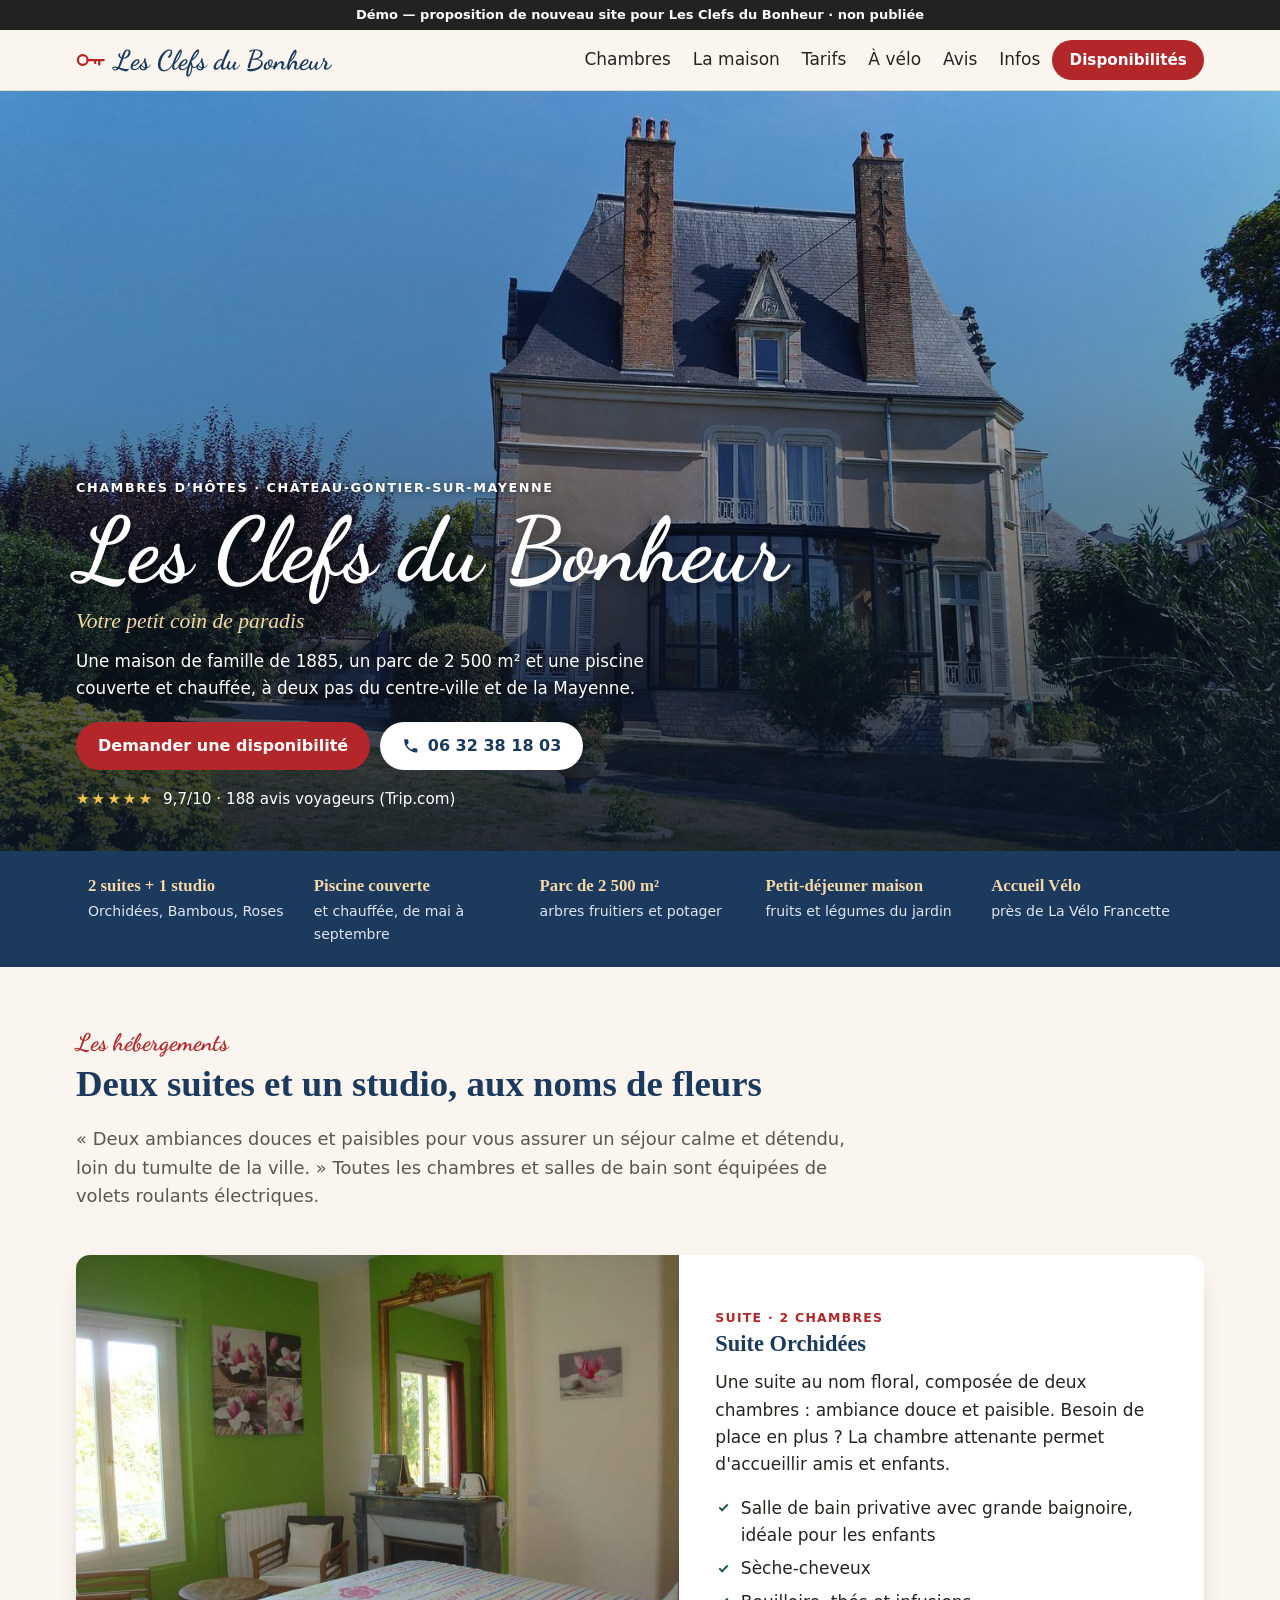
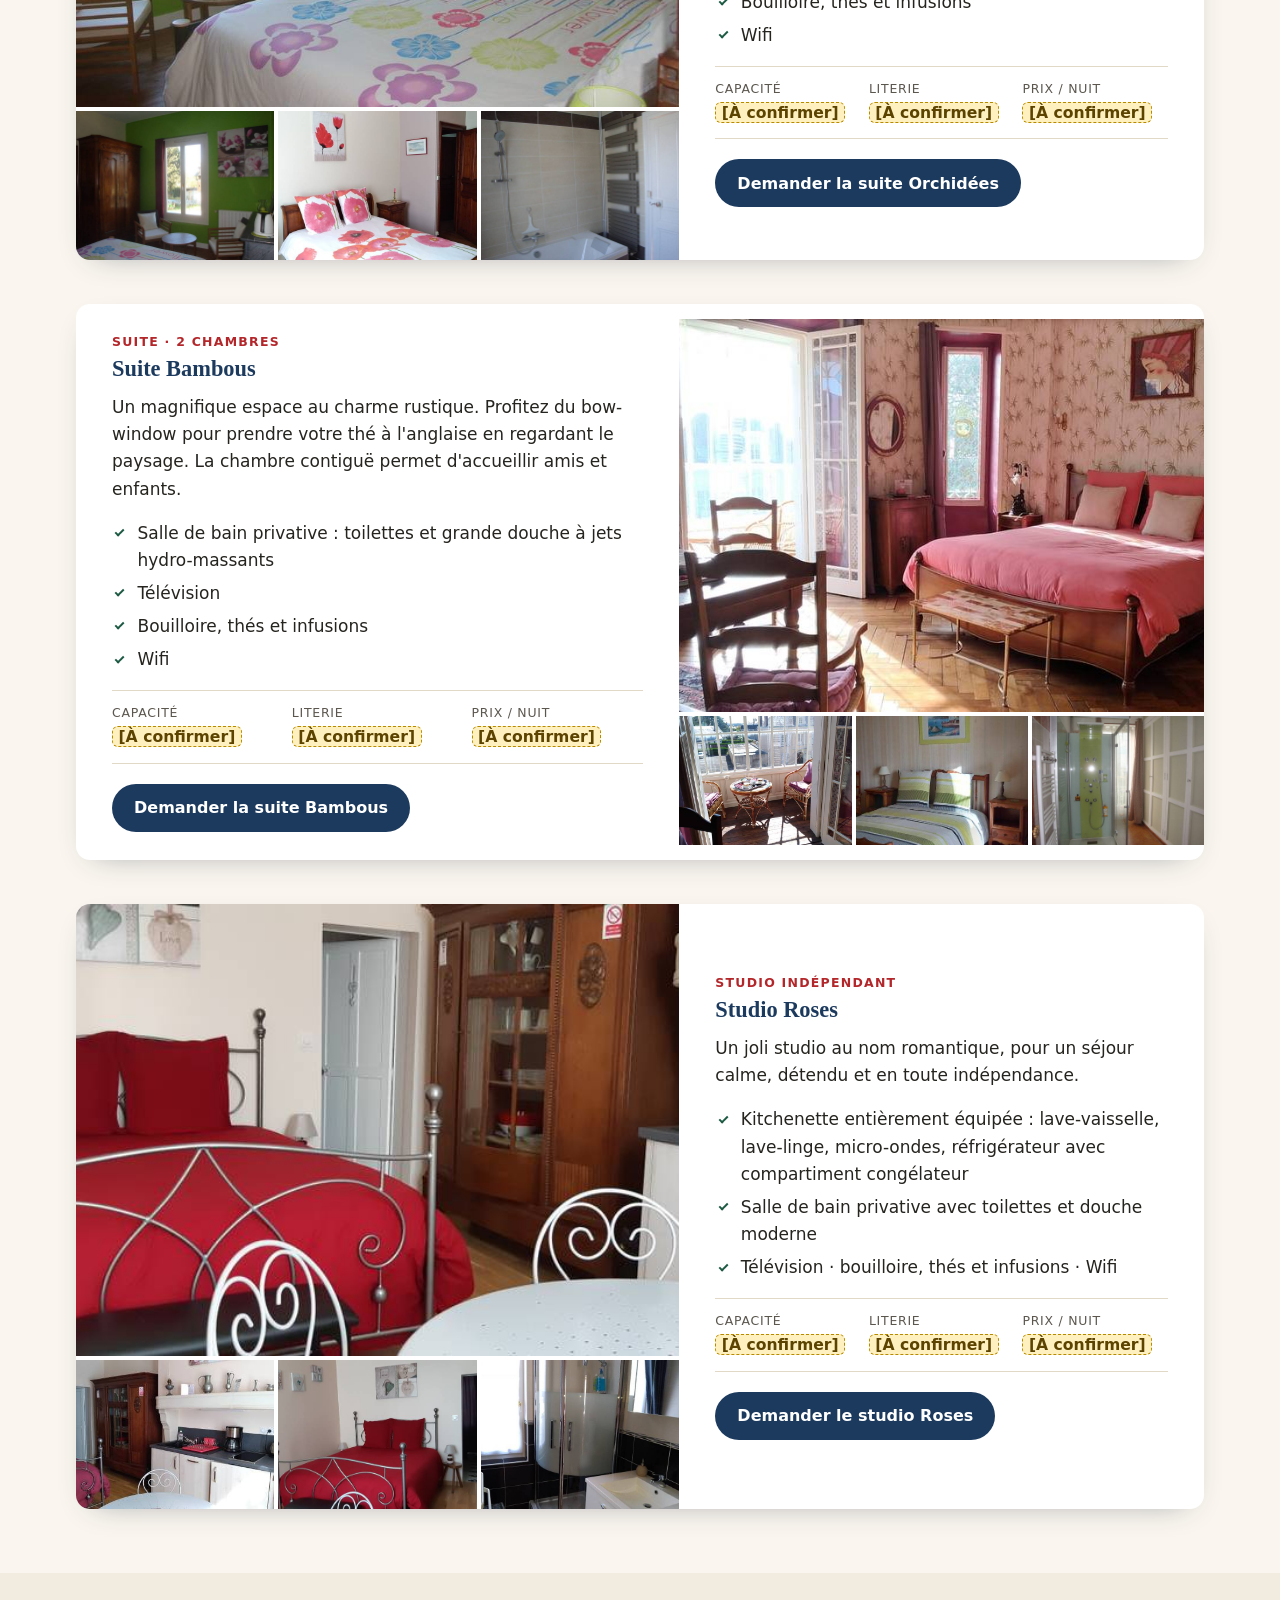
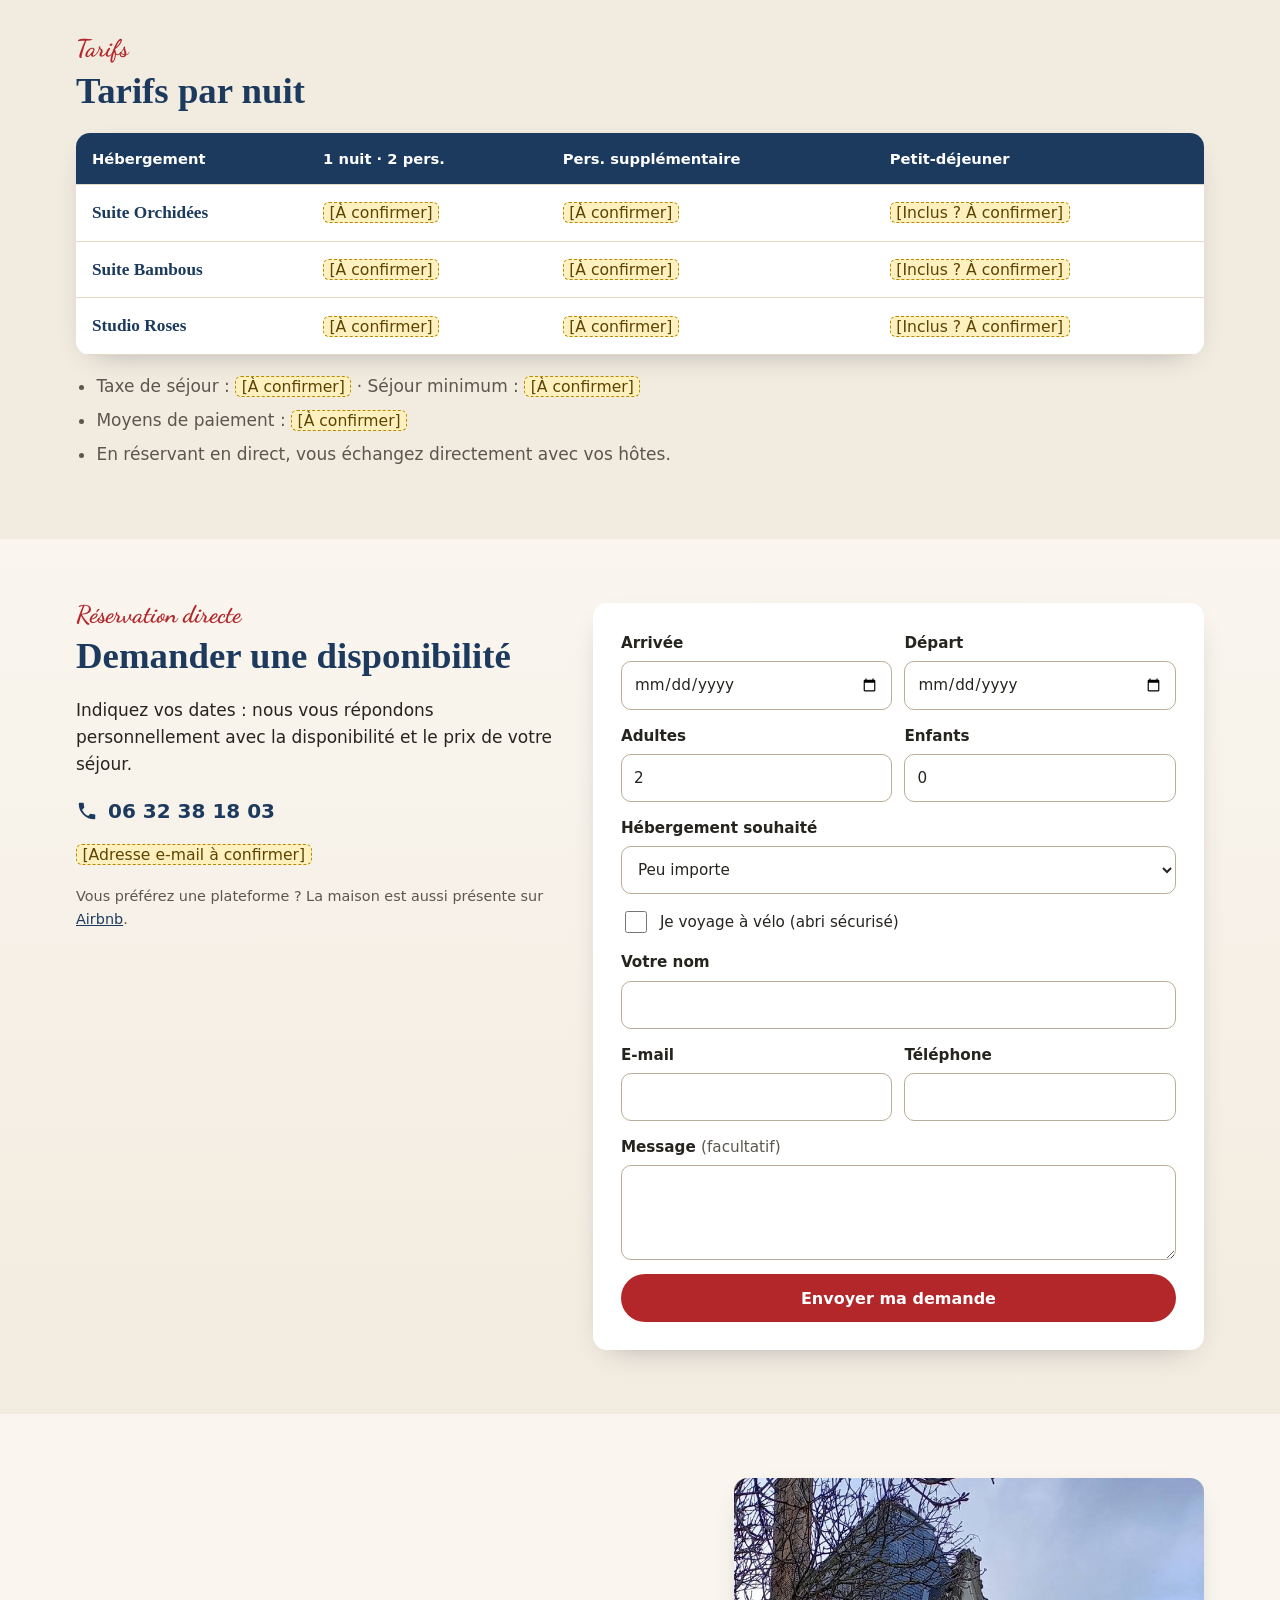
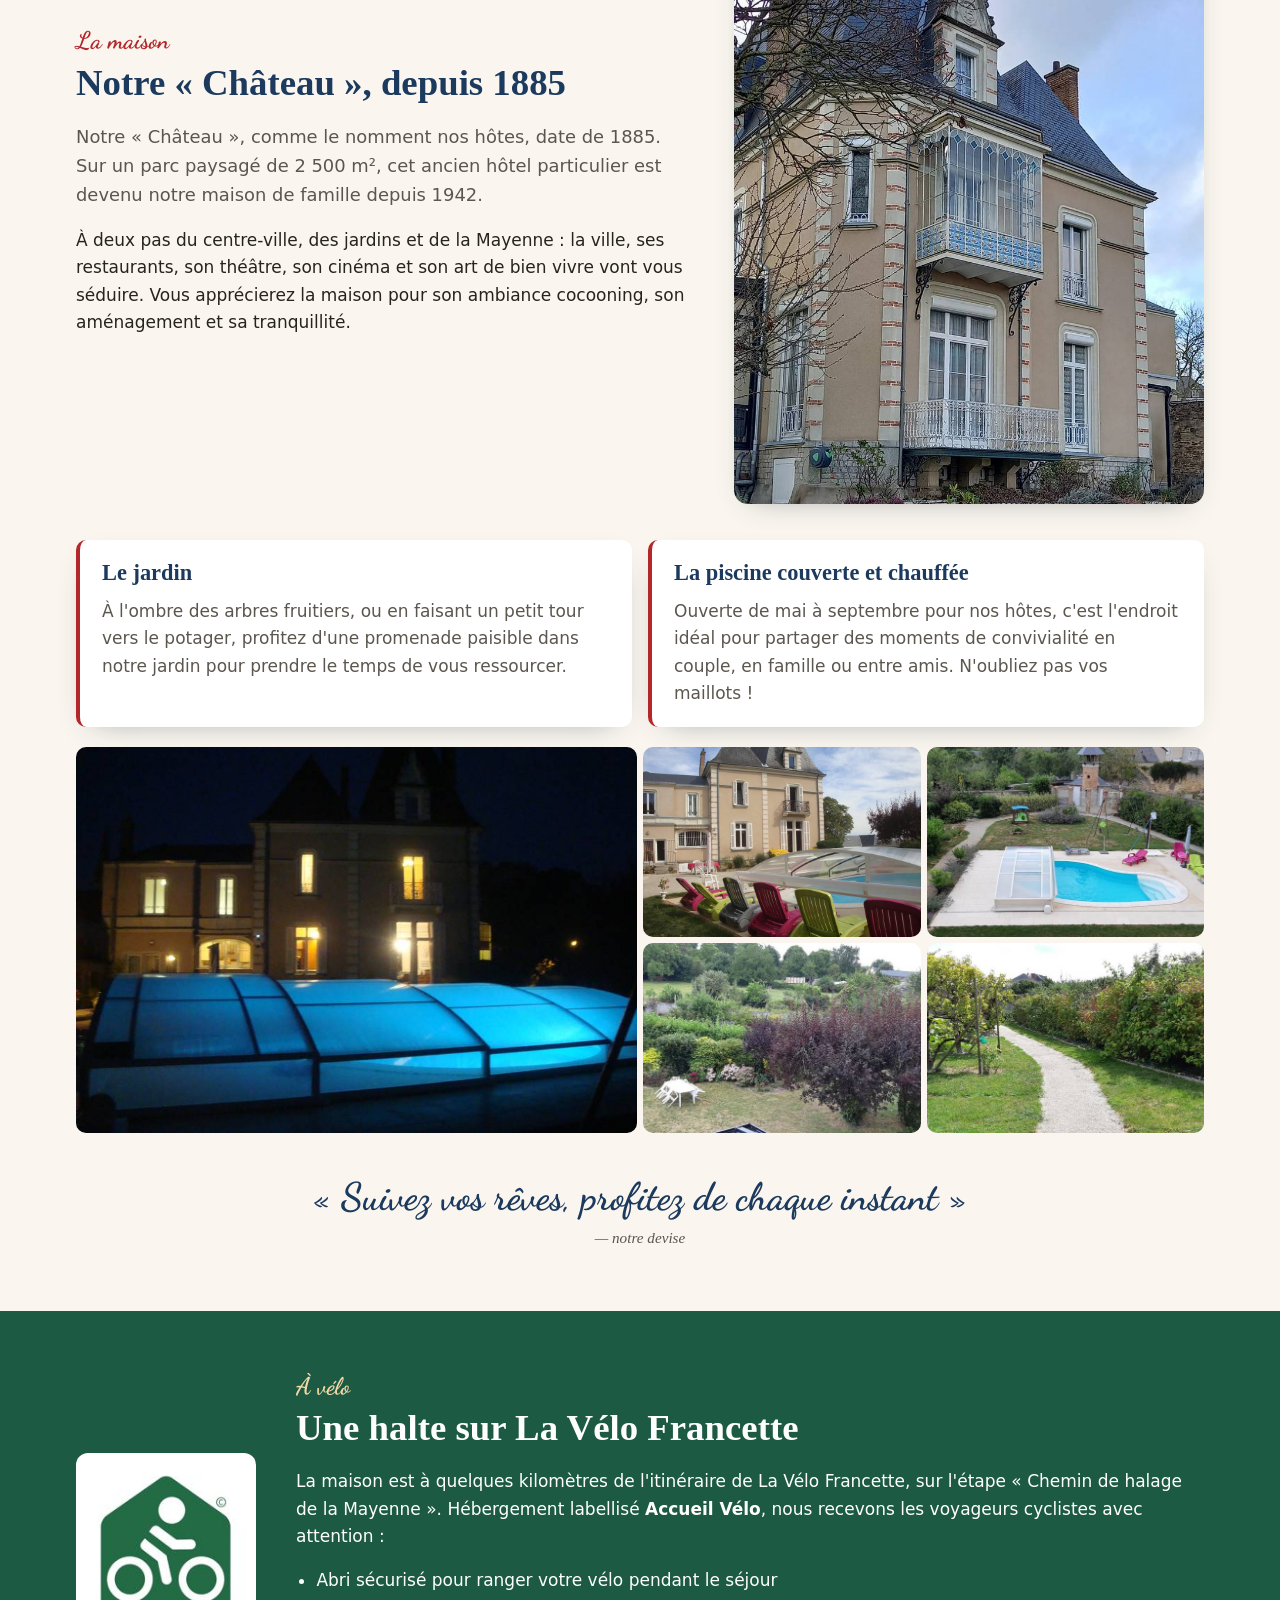
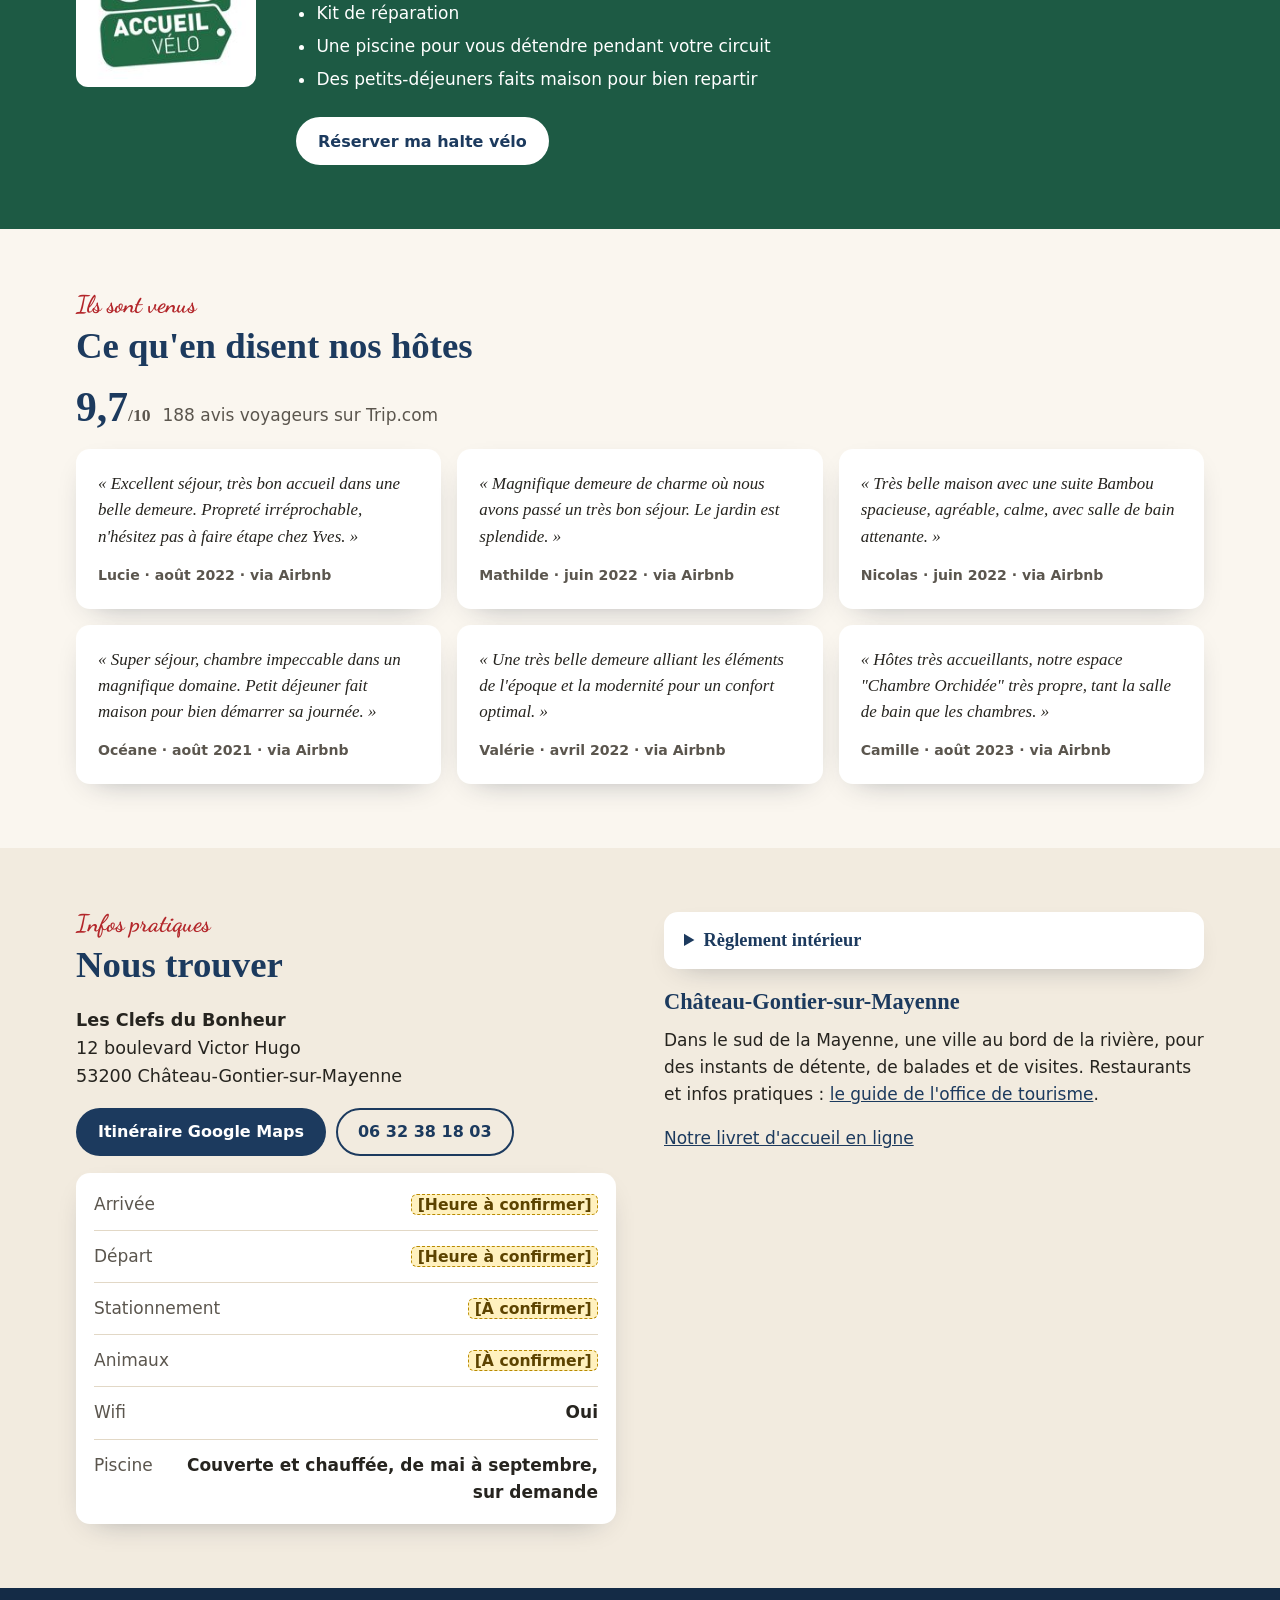
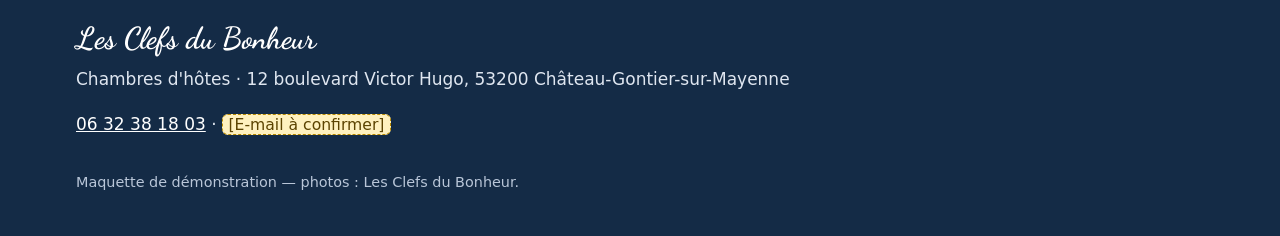
==== clefs-du-bonheur-chateau-gontier/index.html @ 32380733 "Demo sites (unlisted, noindex) Co-Authored-By: Claude Opus 5.5 <noreply@anthropic.com>" ====
<!doctype html>
<html lang="fr">
<head>
  <meta name="robots" content="noindex, nofollow">
<meta charset="utf-8">
<meta name="viewport" content="width=device-width, initial-scale=1">
<title>Les Clefs du Bonheur — Chambres d'hôtes à Château-Gontier-sur-Mayenne · piscine couverte</title>
<meta name="description" content="Chambres d'hôtes dans une maison de 1885 au cœur d'un parc de 2 500 m² à Château-Gontier-sur-Mayenne : 2 suites familiales, 1 studio indépendant, piscine couverte et chauffée, petits-déjeuners faits maison, label Accueil Vélo. Tél. 06 32 38 18 03.">
<meta name="theme-color" content="#1c3a5e">
<link rel="canonical" href="https://www.lesclefs-dubonheur.fr/">
<meta property="og:type" content="website">
<meta property="og:locale" content="fr_FR">
<meta property="og:site_name" content="Les Clefs du Bonheur">
<meta property="og:title" content="Les Clefs du Bonheur — Chambres d'hôtes à Château-Gontier">
<meta property="og:description" content="Votre petit coin de paradis : maison de 1885, parc de 2 500 m², piscine couverte et chauffée, 2 suites et 1 studio.">
<meta property="og:url" content="https://www.lesclefs-dubonheur.fr/">
<meta property="og:image" content="https://www.lesclefs-dubonheur.fr/img/facade.jpg">
<link rel="icon" href="data:image/svg+xml,%3Csvg xmlns='http://www.w3.org/2000/svg' viewBox='0 0 64 64'%3E%3Crect width='64' height='64' rx='14' fill='%231c3a5e'/%3E%3Ccircle cx='24' cy='28' r='10' fill='none' stroke='%23f4d9a6' stroke-width='5'/%3E%3Cpath d='M33 30h20v6M46 30v7' fill='none' stroke='%23f4d9a6' stroke-width='5' stroke-linecap='round'/%3E%3C/svg%3E">
<link rel="preconnect" href="https://fonts.googleapis.com">
<link rel="preconnect" href="https://fonts.gstatic.com" crossorigin>
<link href="https://fonts.googleapis.com/css2?family=Dancing+Script:wght@600;700&display=swap" rel="stylesheet">
<link rel="preload" as="image" href="img/facade-800.jpg" imagesrcset="img/facade-800.jpg 800w, img/facade.jpg 1600w" imagesizes="100vw">
<link rel="stylesheet" href="style.css">
<script type="application/ld+json">
{
 "@context": "https://schema.org",
 "@type": "BedAndBreakfast",
 "name": "Les Clefs du Bonheur",
 "description": "Chambres d'hôtes dans une maison de 1885 au cœur d'un parc paysagé de 2 500 m² : 2 suites (Orchidées, Bambous) et 1 studio (Roses), piscine couverte et chauffée de mai à septembre, petits-déjeuners faits maison, label Accueil Vélo.",
 "url": "https://www.lesclefs-dubonheur.fr/",
 "telephone": "+33632381803",
 "image": "https://www.lesclefs-dubonheur.fr/img/facade.jpg",
 "address": {
  "@type": "PostalAddress",
  "streetAddress": "12 boulevard Victor Hugo",
  "postalCode": "53200",
  "addressLocality": "Château-Gontier-sur-Mayenne",
  "addressRegion": "Mayenne",
  "addressCountry": "FR"
 },
 "geo": { "@type": "GeoCoordinates", "latitude": 47.8266419, "longitude": -0.714838 },
 "hasMap": "https://www.google.fr/maps/place/12+Boulevard+Victor+Hugo,+53200+Ch%C3%A2teau-Gontier/@47.8266419,-0.714838,17z",
 "numberOfRooms": 3,
 "amenityFeature": [
  { "@type": "LocationFeatureSpecification", "name": "Piscine couverte et chauffée (mai à septembre)", "value": true },
  { "@type": "LocationFeatureSpecification", "name": "Wifi", "value": true },
  { "@type": "LocationFeatureSpecification", "name": "Abri vélos sécurisé (Accueil Vélo)", "value": true },
  { "@type": "LocationFeatureSpecification", "name": "Parc paysagé de 2 500 m²", "value": true }
 ],
 "containsPlace": [
  { "@type": "Suite", "name": "Suite Orchidées", "description": "Suite de 2 chambres, salle de bain privative avec grande baignoire." },
  { "@type": "Suite", "name": "Suite Bambous", "description": "Suite de 2 chambres avec bow-window, salle de bain privative avec douche à jets hydro-massants, télévision." },
  { "@type": "Accommodation", "name": "Studio Roses", "description": "Studio indépendant avec kitchenette équipée (lave-vaisselle, lave-linge, micro-ondes, réfrigérateur-congélateur), salle de bain privative." }
 ]
}
</script>
</head>
<body>
<div class="demo-banner" style="background:#222;color:#fff;text-align:center;font:600 13px/1.4 system-ui,sans-serif;padding:6px 12px">Démo — proposition de nouveau site pour Les Clefs du Bonheur · non publiée</div>
<a class="skip" href="#contenu">Aller au contenu</a>

<header class="topbar">
  <div class="wrap topbar-in">
    <a class="brand" href="#top" aria-label="Les Clefs du Bonheur — accueil">
      <svg class="brand-key" viewBox="0 0 40 24" aria-hidden="true"><circle cx="9" cy="12" r="6.5"/><path d="M15.5 12H37M31 12v6M25.5 12v4"/></svg>
      <span>Les Clefs du Bonheur</span>
    </a>
    <nav class="nav" aria-label="Navigation principale">
      <a href="#hebergements">Chambres</a>
      <a href="#maison">La maison</a>
      <a href="#tarifs">Tarifs</a>
      <a href="#velo">À vélo</a>
      <a href="#avis">Avis</a>
      <a href="#infos">Infos</a>
    </nav>
    <a class="btn btn-small btn-red" href="#disponibilites">Disponibilités</a>
  </div>
</header>

<main id="contenu">

<section class="hero" id="top" aria-labelledby="titre">
  <img class="hero-img" src="img/facade-800.jpg" srcset="img/facade-800.jpg 800w, img/facade.jpg 1600w" sizes="100vw" width="1600" height="899" alt="La maison des Clefs du Bonheur : façade de 1885 en pierre claire, toit d'ardoise et véranda, au milieu du jardin">
  <div class="hero-shade"></div>
  <div class="wrap hero-in">
    <p class="kicker">Chambres d'hôtes · Château-Gontier-sur-Mayenne</p>
    <h1 id="titre">Les Clefs du Bonheur</h1>
    <p class="hook">Votre petit coin de paradis</p>
    <p class="hero-sub">Une maison de famille de 1885, un parc de 2&nbsp;500&nbsp;m² et une piscine couverte et chauffée, à deux pas du centre-ville et de la Mayenne.</p>
    <div class="hero-cta">
      <a class="btn btn-red" href="#disponibilites">Demander une disponibilité</a>
      <a class="btn btn-light" href="tel:+33632381803"><svg class="i" viewBox="0 0 24 24" aria-hidden="true"><path d="M6.6 10.8a15.1 15.1 0 0 0 6.6 6.6l2.2-2.2a1 1 0 0 1 1-.25 11.4 11.4 0 0 0 3.6.57 1 1 0 0 1 1 1V20a1 1 0 0 1-1 1A17 17 0 0 1 3 4a1 1 0 0 1 1-1h3.5a1 1 0 0 1 1 1c0 1.25.2 2.45.57 3.57a1 1 0 0 1-.25 1z"/></svg>06&nbsp;32&nbsp;38&nbsp;18&nbsp;03</a>
    </div>
    <p class="hero-rating"><span class="stars" aria-hidden="true">★★★★★</span> 9,7/10 · 188 avis voyageurs (Trip.com)</p>
  </div>
</section>

<section class="facts" aria-label="En bref">
  <ul class="wrap facts-list">
    <li><strong>2 suites + 1 studio</strong><span>Orchidées, Bambous, Roses</span></li>
    <li><strong>Piscine couverte</strong><span>et chauffée, de mai à septembre</span></li>
    <li><strong>Parc de 2&nbsp;500&nbsp;m²</strong><span>arbres fruitiers et potager</span></li>
    <li><strong>Petit-déjeuner maison</strong><span>fruits et légumes du jardin</span></li>
    <li><strong>Accueil Vélo</strong><span>près de La Vélo Francette</span></li>
  </ul>
</section>

<section class="section" id="hebergements" aria-labelledby="h-heb">
  <div class="wrap">
    <p class="eyebrow">Les hébergements</p>
    <h2 id="h-heb">Deux suites et un studio, aux noms de fleurs</h2>
    <p class="lead">« Deux ambiances douces et paisibles pour vous assurer un séjour calme et détendu, loin du tumulte de la ville. » Toutes les chambres et salles de bain sont équipées de volets roulants électriques.</p>

    <article class="room" id="orchidees" aria-labelledby="h-orch">
      <div class="room-media" data-gallery="orchidees">
        <a class="room-main" href="img/orchidees-1.jpg" data-lb><img src="img/orchidees-1-800.jpg" srcset="img/orchidees-1-800.jpg 800w, img/orchidees-1.jpg 1568w" sizes="(min-width: 900px) 560px, 100vw" width="800" height="600" loading="lazy" alt="Suite Orchidées : chambre aux murs verts, lit double au linge fleuri, cheminée et miroir doré"></a>
        <div class="thumbs">
          <a href="img/orchidees-2.jpg" data-lb><img src="img/orchidees-2-800.jpg" width="800" height="600" loading="lazy" alt="Suite Orchidées : coin salon avec fauteuils devant la fenêtre"></a>
          <a href="img/orchidees-chambre2.jpg" data-lb><img src="img/orchidees-chambre2-800.jpg" width="800" height="450" loading="lazy" alt="Suite Orchidées : chambre attenante au linge de lit à coquelicots"></a>
          <a href="img/orchidees-bain.jpg" data-lb><img src="img/orchidees-bain-800.jpg" width="800" height="600" loading="lazy" alt="Suite Orchidées : salle de bain privative avec grande baignoire"></a>
        </div>
      </div>
      <div class="room-body">
        <p class="room-type">Suite · 2 chambres</p>
        <h3 id="h-orch">Suite Orchidées</h3>
        <p>Une suite au nom floral, composée de deux chambres&nbsp;: ambiance douce et paisible. Besoin de place en plus&nbsp;? La chambre attenante permet d'accueillir amis et enfants.</p>
        <ul class="equip">
          <li>Salle de bain privative avec grande baignoire, idéale pour les enfants</li>
          <li>Sèche-cheveux</li>
          <li>Bouilloire, thés et infusions</li>
          <li>Wifi</li>
        </ul>
        <dl class="specs">
          <div><dt>Capacité</dt><dd><span class="ph">[À confirmer]</span></dd></div>
          <div><dt>Literie</dt><dd><span class="ph">[À confirmer]</span></dd></div>
          <div><dt>Prix / nuit</dt><dd><span class="ph">[À confirmer]</span></dd></div>
        </dl>
        <a class="btn btn-navy" href="#disponibilites" data-pick="Suite Orchidées">Demander la suite Orchidées</a>
      </div>
    </article>

    <article class="room room-flip" id="bambous" aria-labelledby="h-bamb">
      <div class="room-media" data-gallery="bambous">
        <a class="room-main" href="img/bambous-1.jpg" data-lb><img src="img/bambous-1-800.jpg" srcset="img/bambous-1-800.jpg 800w, img/bambous-1.jpg 1600w" sizes="(min-width: 900px) 560px, 100vw" width="800" height="450" loading="lazy" alt="Suite Bambous : grande chambre lumineuse, lit double rose, table et chaises, portes-fenêtres"></a>
        <div class="thumbs">
          <a href="img/bambous-bow.jpg" data-lb><img src="img/bambous-bow-800.jpg" width="800" height="450" loading="lazy" alt="Suite Bambous : le bow-window avec fauteuils en rotin et service à thé"></a>
          <a href="img/bambous-chambre2.jpg" data-lb><img src="img/bambous-chambre2.jpg" width="400" height="400" loading="lazy" alt="Suite Bambous : chambre contiguë avec lit double"></a>
          <a href="img/bambous-douche.jpg" data-lb><img src="img/bambous-douche-800.jpg" width="800" height="600" loading="lazy" alt="Suite Bambous : grande douche à jets hydro-massants"></a>
        </div>
      </div>
      <div class="room-body">
        <p class="room-type">Suite · 2 chambres</p>
        <h3 id="h-bamb">Suite Bambous</h3>
        <p>Un magnifique espace au charme rustique. Profitez du bow-window pour prendre votre thé à l'anglaise en regardant le paysage. La chambre contiguë permet d'accueillir amis et enfants.</p>
        <ul class="equip">
          <li>Salle de bain privative&nbsp;: toilettes et grande douche à jets hydro-massants</li>
          <li>Télévision</li>
          <li>Bouilloire, thés et infusions</li>
          <li>Wifi</li>
        </ul>
        <dl class="specs">
          <div><dt>Capacité</dt><dd><span class="ph">[À confirmer]</span></dd></div>
          <div><dt>Literie</dt><dd><span class="ph">[À confirmer]</span></dd></div>
          <div><dt>Prix / nuit</dt><dd><span class="ph">[À confirmer]</span></dd></div>
        </dl>
        <a class="btn btn-navy" href="#disponibilites" data-pick="Suite Bambous">Demander la suite Bambous</a>
      </div>
    </article>

    <article class="room" id="roses" aria-labelledby="h-roses">
      <div class="room-media" data-gallery="roses">
        <a class="room-main" href="img/roses-1.jpg" data-lb><img src="img/roses-1-800.jpg" srcset="img/roses-1-800.jpg 800w, img/roses-1.jpg 1075w" sizes="(min-width: 900px) 560px, 100vw" width="800" height="389" loading="lazy" alt="Studio Roses : lit double en fer forgé blanc au linge rouge"></a>
        <div class="thumbs">
          <a href="img/roses-cuisine.jpg" data-lb><img src="img/roses-cuisine.jpg" width="450" height="253" loading="lazy" alt="Studio Roses : kitchenette équipée"></a>
          <a href="img/roses-2.jpg" data-lb><img src="img/roses-2-800.jpg" width="800" height="389" loading="lazy" alt="Studio Roses : vue d'ensemble de la pièce"></a>
          <a href="img/roses-bain.jpg" data-lb><img src="img/roses-bain-800.jpg" width="800" height="450" loading="lazy" alt="Studio Roses : salle de bain privative avec douche moderne"></a>
        </div>
      </div>
      <div class="room-body">
        <p class="room-type">Studio indépendant</p>
        <h3 id="h-roses">Studio Roses</h3>
        <p>Un joli studio au nom romantique, pour un séjour calme, détendu et en toute indépendance.</p>
        <ul class="equip">
          <li>Kitchenette entièrement équipée&nbsp;: lave-vaisselle, lave-linge, micro-ondes, réfrigérateur avec compartiment congélateur</li>
          <li>Salle de bain privative avec toilettes et douche moderne</li>
          <li>Télévision · bouilloire, thés et infusions · Wifi</li>
        </ul>
        <dl class="specs">
          <div><dt>Capacité</dt><dd><span class="ph">[À confirmer]</span></dd></div>
          <div><dt>Literie</dt><dd><span class="ph">[À confirmer]</span></dd></div>
          <div><dt>Prix / nuit</dt><dd><span class="ph">[À confirmer]</span></dd></div>
        </dl>
        <a class="btn btn-navy" href="#disponibilites" data-pick="Studio Roses">Demander le studio Roses</a>
      </div>
    </article>
  </div>
</section>

<section class="section section-tint" id="tarifs" aria-labelledby="h-tarifs">
  <div class="wrap">
    <p class="eyebrow">Tarifs</p>
    <h2 id="h-tarifs">Tarifs par nuit</h2>
    <div class="table-wrap">
      <table class="rates">
        <caption class="sr-only">Tarifs par nuit selon l'hébergement</caption>
        <thead>
          <tr><th scope="col">Hébergement</th><th scope="col">1 nuit · 2 pers.</th><th scope="col">Pers. supplémentaire</th><th scope="col">Petit-déjeuner</th></tr>
        </thead>
        <tbody>
          <tr><th scope="row">Suite Orchidées</th><td data-label="1 nuit · 2 pers."><span class="ph">[À confirmer]</span></td><td data-label="Pers. supp."><span class="ph">[À confirmer]</span></td><td data-label="Petit-déj."><span class="ph">[Inclus ? À confirmer]</span></td></tr>
          <tr><th scope="row">Suite Bambous</th><td data-label="1 nuit · 2 pers."><span class="ph">[À confirmer]</span></td><td data-label="Pers. supp."><span class="ph">[À confirmer]</span></td><td data-label="Petit-déj."><span class="ph">[Inclus ? À confirmer]</span></td></tr>
          <tr><th scope="row">Studio Roses</th><td data-label="1 nuit · 2 pers."><span class="ph">[À confirmer]</span></td><td data-label="Pers. supp."><span class="ph">[À confirmer]</span></td><td data-label="Petit-déj."><span class="ph">[Inclus ? À confirmer]</span></td></tr>
        </tbody>
      </table>
    </div>
    <ul class="notes">
      <li>Taxe de séjour&nbsp;: <span class="ph">[À confirmer]</span> · Séjour minimum&nbsp;: <span class="ph">[À confirmer]</span></li>
      <li>Moyens de paiement&nbsp;: <span class="ph">[À confirmer]</span></li>
      <li>En réservant en direct, vous échangez directement avec vos hôtes.</li>
    </ul>
  </div>
</section>

<section class="section book" id="disponibilites" aria-labelledby="h-dispo">
  <div class="wrap book-in">
    <div class="book-intro">
      <p class="eyebrow">Réservation directe</p>
      <h2 id="h-dispo">Demander une disponibilité</h2>
      <p>Indiquez vos dates&nbsp;: nous vous répondons personnellement avec la disponibilité et le prix de votre séjour.</p>
      <ul class="contact-quick">
        <li><a href="tel:+33632381803"><svg class="i" viewBox="0 0 24 24" aria-hidden="true"><path d="M6.6 10.8a15.1 15.1 0 0 0 6.6 6.6l2.2-2.2a1 1 0 0 1 1-.25 11.4 11.4 0 0 0 3.6.57 1 1 0 0 1 1 1V20a1 1 0 0 1-1 1A17 17 0 0 1 3 4a1 1 0 0 1 1-1h3.5a1 1 0 0 1 1 1c0 1.25.2 2.45.57 3.57a1 1 0 0 1-.25 1z"/></svg>06 32 38 18 03</a></li>
        <li><span class="ph">[Adresse e-mail à confirmer]</span></li>
      </ul>
      <p class="small">Vous préférez une plateforme&nbsp;? La maison est aussi présente sur <a href="https://www.airbnb.fr/rooms/9046694" rel="noopener" target="_blank">Airbnb</a>.</p>
    </div>

    <form class="form" id="form-dispo" novalidate>
      <div class="row2">
        <label>Arrivée<input type="date" name="arrivee" required></label>
        <label>Départ<input type="date" name="depart" required></label>
      </div>
      <div class="row2">
        <label>Adultes<input type="number" name="adultes" min="1" max="12" value="2" inputmode="numeric"></label>
        <label>Enfants<input type="number" name="enfants" min="0" max="12" value="0" inputmode="numeric"></label>
      </div>
      <label>Hébergement souhaité
        <select name="hebergement">
          <option>Peu importe</option>
          <option>Suite Orchidées</option>
          <option>Suite Bambous</option>
          <option>Studio Roses</option>
        </select>
      </label>
      <label class="check"><input type="checkbox" name="velo"> Je voyage à vélo (abri sécurisé)</label>
      <label>Votre nom<input type="text" name="nom" autocomplete="name" required></label>
      <div class="row2">
        <label>E-mail<input type="email" name="email" autocomplete="email" required></label>
        <label>Téléphone<input type="tel" name="tel" autocomplete="tel"></label>
      </div>
      <label><span>Message <span class="opt">(facultatif)</span></span><textarea name="message" rows="3"></textarea></label>
      <button class="btn btn-red btn-block" type="submit">Envoyer ma demande</button>
      <p class="form-err" data-form-err hidden role="alert"></p>
      <div class="form-ok" data-form-ok hidden role="status" tabindex="-1">
        <p><strong>Merci&nbsp;! (version de démonstration)</strong> Ce formulaire n'est pas encore relié à une boîte e-mail&nbsp;: votre demande n'a pas été envoyée.</p>
        <p>Pour réserver dès maintenant&nbsp;:</p>
        <p class="ok-actions">
          <a class="btn btn-red" href="tel:+33632381803">Appeler le 06 32 38 18 03</a>
          <a class="btn btn-navy" data-sms href="sms:+33632381803">Envoyer par SMS</a>
          <a class="btn btn-ghost" data-mailto href="#">Par e-mail</a>
        </p>
      </div>
    </form>
  </div>
</section>

<section class="section" id="maison" aria-labelledby="h-maison">
  <div class="wrap">
    <div class="maison-head">
      <div>
        <p class="eyebrow">La maison</p>
        <h2 id="h-maison">Notre «&nbsp;Château&nbsp;», depuis 1885</h2>
        <p class="lead">Notre «&nbsp;Château&nbsp;», comme le nomment nos hôtes, date de 1885. Sur un parc paysagé de 2&nbsp;500&nbsp;m², cet ancien hôtel particulier est devenu notre maison de famille depuis 1942.</p>
        <p>À deux pas du centre-ville, des jardins et de la Mayenne&nbsp;: la ville, ses restaurants, son théâtre, son cinéma et son art de bien vivre vont vous séduire. Vous apprécierez la maison pour son ambiance cocooning, son aménagement et sa tranquillité.</p>
      </div>
      <a class="maison-portrait" href="img/facade-portrait.jpg" data-lb><img src="img/facade-portrait-800.jpg" width="800" height="1263" loading="lazy" alt="La façade côté jardin, avec son balcon en fer forgé et sa véranda vitrée"></a>
    </div>

    <div class="duo">
      <div class="duo-card">
        <h3>Le jardin</h3>
        <p>À l'ombre des arbres fruitiers, ou en faisant un petit tour vers le potager, profitez d'une promenade paisible dans notre jardin pour prendre le temps de vous ressourcer.</p>
      </div>
      <div class="duo-card">
        <h3>La piscine couverte et chauffée</h3>
        <p>Ouverte de mai à septembre pour nos hôtes, c'est l'endroit idéal pour partager des moments de convivialité en couple, en famille ou entre amis. N'oubliez pas vos maillots&nbsp;!</p>
      </div>
    </div>

    <div class="mosaic" data-gallery="maison">
      <a class="m-big" href="img/piscine-nuit.jpg" data-lb><img src="img/piscine-nuit-800.jpg" width="800" height="600" loading="lazy" alt="La piscine couverte illuminée de bleu, le soir, devant la maison éclairée"></a>
      <a href="img/piscine-jour.jpg" data-lb><img src="img/piscine-jour-800.jpg" width="800" height="600" loading="lazy" alt="Transats colorés au bord de la piscine, devant la façade"></a>
      <a href="img/piscine.jpg" data-lb><img src="img/piscine-800.jpg" width="800" height="389" loading="lazy" alt="La piscine en été, vue d'en haut, au milieu du jardin"></a>
      <a href="img/jardin-1.jpg" data-lb><img src="img/jardin-1-800.jpg" width="800" height="389" loading="lazy" alt="Le parc : pelouse, massifs et arbres, vue depuis la maison"></a>
      <a href="img/jardin-2.jpg" data-lb><img src="img/jardin-2-800.jpg" width="800" height="389" loading="lazy" alt="Allée du jardin bordée d'arbres fruitiers"></a>
    </div>
    <blockquote class="motto">« Suivez vos rêves, profitez de chaque instant »<span>— notre devise</span></blockquote>
  </div>
</section>

<section class="section section-green" id="velo" aria-labelledby="h-velo">
  <div class="wrap velo-in">
    <img class="velo-logo" src="img/accueil-velo.jpg" width="180" height="240" loading="lazy" alt="Logo du label Accueil Vélo">
    <div>
      <p class="eyebrow">À vélo</p>
      <h2 id="h-velo">Une halte sur La Vélo Francette</h2>
      <p>La maison est à quelques kilomètres de l'itinéraire de La Vélo Francette, sur l'étape «&nbsp;Chemin de halage de la Mayenne&nbsp;». Hébergement labellisé <strong>Accueil Vélo</strong>, nous recevons les voyageurs cyclistes avec attention&nbsp;:</p>
      <ul class="velo-list">
        <li>Abri sécurisé pour ranger votre vélo pendant le séjour</li>
        <li>Kit de réparation</li>
        <li>Une piscine pour vous détendre pendant votre circuit</li>
        <li>Des petits-déjeuners faits maison pour bien repartir</li>
      </ul>
      <a class="btn btn-light" href="#disponibilites" data-velo>Réserver ma halte vélo</a>
    </div>
  </div>
</section>

<section class="section" id="avis" aria-labelledby="h-avis">
  <div class="wrap">
    <p class="eyebrow">Ils sont venus</p>
    <h2 id="h-avis">Ce qu'en disent nos hôtes</h2>
    <p class="score"><span class="score-big">9,7<small>/10</small></span> <span>188 avis voyageurs sur Trip.com</span></p>
    <div class="reviews">
      <figure class="review"><blockquote>« Excellent séjour, très bon accueil dans une belle demeure. Propreté irréprochable, n'hésitez pas à faire étape chez Yves. »</blockquote><figcaption>Lucie · août 2022 · via Airbnb</figcaption></figure>
      <figure class="review"><blockquote>« Magnifique demeure de charme où nous avons passé un très bon séjour. Le jardin est splendide. »</blockquote><figcaption>Mathilde · juin 2022 · via Airbnb</figcaption></figure>
      <figure class="review"><blockquote>« Très belle maison avec une suite Bambou spacieuse, agréable, calme, avec salle de bain attenante. »</blockquote><figcaption>Nicolas · juin 2022 · via Airbnb</figcaption></figure>
      <figure class="review"><blockquote>« Super séjour, chambre impeccable dans un magnifique domaine. Petit déjeuner fait maison pour bien démarrer sa journée. »</blockquote><figcaption>Océane · août 2021 · via Airbnb</figcaption></figure>
      <figure class="review"><blockquote>« Une très belle demeure alliant les éléments de l'époque et la modernité pour un confort optimal. »</blockquote><figcaption>Valérie · avril 2022 · via Airbnb</figcaption></figure>
      <figure class="review"><blockquote>« Hôtes très accueillants, notre espace "Chambre Orchidée" très propre, tant la salle de bain que les chambres. »</blockquote><figcaption>Camille · août 2023 · via Airbnb</figcaption></figure>
    </div>
  </div>
</section>

<section class="section section-tint" id="infos" aria-labelledby="h-infos">
  <div class="wrap infos">
    <div>
      <p class="eyebrow">Infos pratiques</p>
      <h2 id="h-infos">Nous trouver</h2>
      <address>
        <strong>Les Clefs du Bonheur</strong><br>
        12 boulevard Victor Hugo<br>
        53200 Château-Gontier-sur-Mayenne
      </address>
      <p class="info-actions">
        <a class="btn btn-navy" href="https://www.google.fr/maps/place/12+Boulevard+Victor+Hugo,+53200+Ch%C3%A2teau-Gontier/@47.8266419,-0.714838,17z" target="_blank" rel="noopener">Itinéraire Google Maps</a>
        <a class="btn btn-ghost" href="tel:+33632381803">06 32 38 18 03</a>
      </p>
      <dl class="info-list">
        <div><dt>Arrivée</dt><dd><span class="ph">[Heure à confirmer]</span></dd></div>
        <div><dt>Départ</dt><dd><span class="ph">[Heure à confirmer]</span></dd></div>
        <div><dt>Stationnement</dt><dd><span class="ph">[À confirmer]</span></dd></div>
        <div><dt>Animaux</dt><dd><span class="ph">[À confirmer]</span></dd></div>
        <div><dt>Wifi</dt><dd>Oui</dd></div>
        <div><dt>Piscine</dt><dd>Couverte et chauffée, de mai à septembre, sur demande</dd></div>
      </dl>
    </div>
    <div>
      <details class="rules">
        <summary>Règlement intérieur</summary>
        <p>Lorsque vous réservez un séjour chez nous, vous acceptez ces quelques règles de bon sens et de vie en commun&nbsp;:</p>
        <ul>
          <li><strong>Tarifs et horaires</strong>&nbsp;: merci de nous communiquer vos heures d'arrivée et de départ, et de régler la somme convenue.</li>
          <li><strong>Les lieux et les résidents</strong>&nbsp;: courtoisie, calme, soin du mobilier. Merci de rassembler votre linge de lit et de toilette avant votre départ.</li>
          <li><strong>Le jardin</strong>&nbsp;: les fruits et légumes servent à préparer vos petits-déjeuners, merci de ne pas les cueillir.</li>
          <li><strong>La piscine</strong> (mai à septembre, sur demande)&nbsp;: on ne court pas autour, on ne plonge pas&nbsp;; les enfants restent sous la responsabilité de leurs parents&nbsp;; une douche est à disposition avant la baignade.</li>
          <li><strong>Sécurité</strong>&nbsp;: une trousse de secours est à votre disposition. En cas d'alarme incendie, rendez-vous au point de rassemblement dans le jardin, près du carport.</li>
        </ul>
      </details>
      <div class="town">
        <h3>Château-Gontier-sur-Mayenne</h3>
        <p>Dans le sud de la Mayenne, une ville au bord de la rivière, pour des instants de détente, de balades et de visites. Restaurants et infos pratiques&nbsp;: <a href="https://www.calameo.com/read/0068292770d0cca22005e" target="_blank" rel="noopener">le guide de l'office de tourisme</a>.</p>
        <p><a href="https://notre.guide/LesClefsduBonheur53200/" target="_blank" rel="noopener">Notre livret d'accueil en ligne</a></p>
      </div>
    </div>
  </div>
</section>

</main>

<footer class="footer">
  <div class="wrap footer-in">
    <div>
      <p class="footer-brand">Les Clefs du Bonheur</p>
      <p>Chambres d'hôtes · 12 boulevard Victor Hugo, 53200 Château-Gontier-sur-Mayenne</p>
      <p><a href="tel:+33632381803">06 32 38 18 03</a> · <span class="ph ph-dark">[E-mail à confirmer]</span></p>
    </div>
    <p class="small">Maquette de démonstration — photos : Les Clefs du Bonheur.</p>
  </div>
</footer>

<nav class="actionbar" aria-label="Actions rapides">
  <a href="tel:+33632381803"><svg class="i" viewBox="0 0 24 24" aria-hidden="true"><path d="M6.6 10.8a15.1 15.1 0 0 0 6.6 6.6l2.2-2.2a1 1 0 0 1 1-.25 11.4 11.4 0 0 0 3.6.57 1 1 0 0 1 1 1V20a1 1 0 0 1-1 1A17 17 0 0 1 3 4a1 1 0 0 1 1-1h3.5a1 1 0 0 1 1 1c0 1.25.2 2.45.57 3.57a1 1 0 0 1-.25 1z"/></svg>Appeler</a>
  <a class="ab-main" href="#disponibilites"><svg class="i" viewBox="0 0 24 24" aria-hidden="true"><path d="M7 2v2H5a2 2 0 0 0-2 2v14a2 2 0 0 0 2 2h14a2 2 0 0 0 2-2V6a2 2 0 0 0-2-2h-2V2h-2v2H9V2zm-2 8h14v10H5z"/></svg>Disponibilités</a>
  <a href="https://www.google.fr/maps/place/12+Boulevard+Victor+Hugo,+53200+Ch%C3%A2teau-Gontier/@47.8266419,-0.714838,17z" target="_blank" rel="noopener"><svg class="i" viewBox="0 0 24 24" aria-hidden="true"><path d="M12 2a7 7 0 0 0-7 7c0 5.25 7 13 7 13s7-7.75 7-13a7 7 0 0 0-7-7zm0 9.5A2.5 2.5 0 1 1 12 6.5a2.5 2.5 0 0 1 0 5z"/></svg>Itinéraire</a>
</nav>

<dialog class="lightbox" aria-label="Photo agrandie">
  <img alt="">
  <p class="lb-cap"></p>
  <button class="lb-btn lb-close" type="button" aria-label="Fermer">×</button>
  <button class="lb-btn lb-prev" type="button" aria-label="Photo précédente">‹</button>
  <button class="lb-btn lb-next" type="button" aria-label="Photo suivante">›</button>
</dialog>

<script src="script.js"></script>
</body>
</html>
---- clefs-du-bonheur-chateau-gontier/style.css ----
/* Les Clefs du Bonheur — mobile-first, no build step */
:root{
  --navy:#1c3a5e; --navy-2:#142b46; --red:#b3262a; --red-2:#951d21;
  --cream:#faf6ef; --tint:#f2ebdf; --ink:#26241f; --muted:#5b564e; --line:#e2d8c6;
  --green:#1d5a44; --gold:#f4d9a6;
  --serif:Georgia,"Times New Roman",serif;
  --sans:system-ui,-apple-system,"Segoe UI",Roboto,"Helvetica Neue",Arial,sans-serif;
  --script:"Dancing Script",cursive;
  --r:14px; --shadow:0 10px 30px -18px rgba(20,30,50,.45);
}
*,*::before,*::after{box-sizing:border-box}
html{scroll-behavior:smooth;scroll-padding-top:72px;-webkit-text-size-adjust:100%}
@media (prefers-reduced-motion:reduce){html{scroll-behavior:auto}*{transition:none!important}}
body{margin:0;background:var(--cream);color:var(--ink);font:400 1.0625rem/1.6 var(--sans);padding-bottom:68px}
img{max-width:100%;height:auto;display:block}
a{color:var(--navy)}
h1,h2,h3{font-family:var(--serif);color:var(--navy);line-height:1.2;margin:0 0 .5em}
h2{font-size:clamp(1.6rem,4.5vw,2.3rem)}
h3{font-size:1.4rem}
p{margin:0 0 1em}
:focus-visible{outline:3px solid #e0a43a;outline-offset:2px;border-radius:4px}
.wrap{width:100%;max-width:1160px;margin:0 auto;padding:0 16px}
.sr-only{position:absolute;width:1px;height:1px;overflow:hidden;clip:rect(0 0 0 0);white-space:nowrap}
.skip{position:absolute;left:8px;top:-60px;background:var(--navy);color:#fff;padding:10px 14px;border-radius:8px;z-index:100}
.skip:focus{top:8px}
.small{font-size:.9rem;color:var(--muted)}
.i{width:1.1em;height:1.1em;fill:currentColor;flex:none}

/* placeholders */
.ph{background:#fff1bf;color:#5c4300;border:1px dashed #b88a00;border-radius:6px;padding:0 .35em;font-size:.92em;white-space:nowrap}
.ph-dark{background:#fff1bf;color:#5c4300}

/* buttons */
.btn{display:inline-flex;align-items:center;justify-content:center;gap:.5em;min-height:48px;padding:.7em 1.25em;border-radius:999px;font:600 1rem/1.2 var(--sans);text-decoration:none;border:2px solid transparent;cursor:pointer;transition:background .15s,transform .15s}
.btn:hover{transform:translateY(-1px)}
.btn-red{background:var(--red);color:#fff}.btn-red:hover{background:var(--red-2)}
.btn-navy{background:var(--navy);color:#fff}.btn-navy:hover{background:var(--navy-2)}
.btn-light{background:#fff;color:var(--navy)}
.btn-ghost{background:transparent;color:var(--navy);border-color:var(--navy)}
.btn-small{min-height:40px;padding:.45em 1em;font-size:.95rem}
.btn-block{width:100%}

/* top bar */
.topbar{position:sticky;top:0;z-index:50;background:rgba(250,246,239,.95);backdrop-filter:blur(8px);border-bottom:1px solid var(--line)}
.topbar-in{display:flex;align-items:center;gap:12px;min-height:60px}
.brand{display:flex;align-items:center;gap:8px;text-decoration:none;color:var(--navy);font:700 1.45rem/1 var(--script);margin-right:auto;white-space:nowrap}
.brand-key{width:30px;height:18px;fill:none;stroke:var(--red);stroke-width:3;stroke-linecap:round}
.nav{display:none}
.topbar .btn-small{display:none}
@media (min-width:420px){.topbar .btn-small{display:inline-flex}}
@media (min-width:960px){
  .nav{display:flex;gap:22px}
  .nav a{text-decoration:none;color:var(--ink);font-weight:500;padding:6px 0;border-bottom:2px solid transparent}
  .nav a:hover{border-color:var(--red)}
  .brand{font-size:1.7rem}
}

/* hero */
.hero{position:relative;min-height:min(88vh,760px);display:flex;align-items:flex-end;color:#fff;overflow:hidden;background:var(--navy)}
.hero-img{position:absolute;inset:0;width:100%;height:100%;object-fit:cover;object-position:60% 40%}
.hero-shade{position:absolute;inset:0;background:linear-gradient(180deg,rgba(10,20,35,.15) 0%,rgba(10,20,35,.35) 40%,rgba(10,20,35,.85) 100%)}
.hero-in{position:relative;padding-top:120px;padding-bottom:40px}
.kicker{text-transform:uppercase;letter-spacing:.12em;font-size:.8rem;font-weight:600;margin:0 0 .4em;text-shadow:0 1px 6px rgba(0,0,0,.5)}
.hero h1{font:700 clamp(2.9rem,12vw,5.6rem)/1.05 var(--script);color:#fff;margin:0 0 .1em;text-shadow:0 2px 16px rgba(0,0,0,.45)}
.hook{font:italic 1.35rem/1.3 var(--serif);color:var(--gold);margin:0 0 .6em}
.hero-sub{max-width:36em;font-size:1.05rem;text-shadow:0 1px 8px rgba(0,0,0,.6)}
.hero-cta{display:flex;flex-wrap:wrap;gap:10px;margin:1.2em 0 1em}
.hero-cta .btn{flex:1 1 220px}
@media (min-width:640px){.hero-cta .btn{flex:0 0 auto}}
.hero-rating{font-size:.95rem;margin:0}
.stars{color:#f5c34b;letter-spacing:2px;margin-right:4px}

/* facts */
.facts{background:var(--navy);color:#fff}
.facts-list{list-style:none;margin:0 auto;display:grid;grid-template-columns:1fr 1fr;gap:1px;padding-top:0;padding-bottom:0}
.facts-list li{padding:16px 8px;display:flex;flex-direction:column}
.facts-list strong{font-family:var(--serif);font-size:1.05rem;color:var(--gold)}
.facts-list span{font-size:.88rem;color:#dfe6f0}
.facts-list li:last-child{grid-column:1/-1}
@media (min-width:860px){.facts-list{grid-template-columns:repeat(5,1fr)}.facts-list li:last-child{grid-column:auto}.facts-list li{padding:22px 12px}}

/* sections */
.section{padding:64px 0}
.section-tint{background:var(--tint)}
.eyebrow{font:700 1.5rem/1 var(--script);color:var(--red);margin:0 0 .3em}
.lead{font-size:1.12rem;color:var(--muted);max-width:44em}

/* rooms */
.room{display:grid;gap:20px;margin-top:44px;background:#fff;border-radius:var(--r);box-shadow:var(--shadow);overflow:hidden}
.room-media{display:grid;gap:4px}
.room-main img{width:100%;aspect-ratio:4/3;object-fit:cover}
.thumbs{display:grid;grid-template-columns:repeat(3,1fr);gap:4px}
.thumbs img{width:100%;aspect-ratio:4/3;object-fit:cover}
.room-media a{display:block;overflow:hidden}
.room-media a img{transition:transform .3s}
.room-media a:hover img{transform:scale(1.03)}
.room-body{padding:4px 20px 24px}
.room-type{text-transform:uppercase;letter-spacing:.1em;font-size:.78rem;font-weight:700;color:var(--red);margin:0 0 .3em}
.equip{list-style:none;padding:0;margin:0 0 1em}
.equip li{position:relative;padding-left:1.5em;margin-bottom:.35em}
.equip li::before{content:"";position:absolute;left:.2em;top:.55em;width:.55em;height:.3em;border:solid var(--green);border-width:0 0 2px 2px;transform:rotate(-45deg)}
.specs{display:grid;grid-template-columns:repeat(3,minmax(0,1fr));gap:8px;margin:0 0 1.2em;padding:12px 0;border-top:1px solid var(--line);border-bottom:1px solid var(--line)}
.specs dt{font-size:.78rem;text-transform:uppercase;letter-spacing:.06em;color:var(--muted)}
.specs dd{margin:0;font-weight:600}
.specs .ph{white-space:nowrap}
@media (max-width:599px){.specs{grid-template-columns:1fr;gap:6px}.specs div{display:flex;justify-content:space-between;align-items:center;gap:12px}}
@media (min-width:900px){
  .room{grid-template-columns:1.15fr 1fr;align-items:center;gap:0}
  .room-flip .room-media{order:2}
  .room-body{padding:28px 36px}
}

/* rates */
.table-wrap{background:#fff;border-radius:var(--r);box-shadow:var(--shadow);overflow:hidden;margin-top:20px}
.rates{width:100%;border-collapse:collapse}
.rates th,.rates td{padding:14px 16px;text-align:left;border-bottom:1px solid var(--line)}
.rates thead th{background:var(--navy);color:#fff;font-weight:600;font-size:.92rem}
.rates tbody th{font-family:var(--serif);color:var(--navy);font-size:1.08rem}
@media (max-width:699px){
  .rates thead{display:none}
  .rates tr{display:block;padding:12px 16px;border-bottom:1px solid var(--line)}
  .rates tbody th{display:block;padding:0 0 6px;border:0}
  .rates td{display:flex;justify-content:space-between;gap:12px;padding:4px 0;border:0;font-size:.95rem}
  .rates td::before{content:attr(data-label);color:var(--muted)}
}
.notes{padding-left:1.2em;margin:18px 0 0;color:var(--muted)}
.notes li{margin-bottom:.4em}

/* booking */
.book{background:linear-gradient(180deg,var(--cream),var(--tint))}
.book-in{display:grid;gap:28px}
@media (min-width:900px){.book-in{grid-template-columns:1fr 1.25fr;align-items:start}}
.contact-quick{list-style:none;padding:0;margin:0 0 1em;display:grid;gap:10px}
.contact-quick a{display:inline-flex;align-items:center;gap:.5em;font-weight:700;font-size:1.25rem;text-decoration:none}
.form{background:#fff;border-radius:var(--r);box-shadow:var(--shadow);padding:20px;display:grid;gap:14px}
@media (min-width:600px){.form{padding:28px}}
.form label{display:grid;gap:6px;font-weight:600;font-size:.95rem;min-width:0}
.form .opt{font-weight:400;color:var(--muted)}
.form input,.form select,.form textarea{font:inherit;font-weight:400;width:100%;min-width:0;min-height:48px;padding:10px 12px;border:1.5px solid #b9ad99;border-radius:10px;background:#fff;color:var(--ink)}
.form textarea{min-height:90px;resize:vertical}
.form input:focus,.form select:focus,.form textarea:focus{border-color:var(--navy);outline:3px solid rgba(28,58,94,.2);outline-offset:0}
.form .check{display:flex;align-items:center;gap:10px;font-weight:500}
.form .check input{width:22px;height:22px;min-height:0;accent-color:var(--green)}
.row2{display:grid;grid-template-columns:1fr 1fr;gap:12px}
.form-err{color:var(--red-2);font-weight:600;margin:0}
.form-ok{background:#eef6f1;border:1px solid #9cc7b0;border-radius:12px;padding:16px}
.ok-actions{display:flex;flex-wrap:wrap;gap:8px;margin:0}
.ok-actions .btn{flex:1 1 200px}

/* maison */
.maison-head{display:grid;gap:24px;align-items:center}
.maison-portrait img{border-radius:var(--r);aspect-ratio:4/5;object-fit:cover;width:100%;box-shadow:var(--shadow)}
@media (min-width:860px){.maison-head{grid-template-columns:1.3fr 1fr;gap:48px}.maison-portrait img{aspect-ratio:3/4}}
.duo{display:grid;gap:16px;margin:36px 0 20px}
@media (min-width:760px){.duo{grid-template-columns:1fr 1fr}}
.duo-card{background:#fff;border-left:4px solid var(--red);border-radius:10px;padding:20px 22px;box-shadow:var(--shadow)}
.duo-card p{margin:0;color:var(--muted)}
.mosaic{display:grid;grid-template-columns:1fr 1fr;gap:6px}
.mosaic a{display:block;overflow:hidden;border-radius:10px}
.mosaic img{width:100%;height:100%;aspect-ratio:4/3;object-fit:cover;transition:transform .3s}
.mosaic a:hover img{transform:scale(1.03)}
.mosaic .m-big{grid-column:1/-1}
.mosaic .m-big img{aspect-ratio:16/10}
@media (min-width:860px){
  .mosaic{grid-template-columns:repeat(4,1fr);grid-auto-rows:190px}
  .mosaic .m-big{grid-column:span 2;grid-row:span 2}
  .mosaic img,.mosaic .m-big img{aspect-ratio:auto}
}
.motto{margin:40px auto 0;text-align:center;font:700 clamp(1.6rem,5vw,2.4rem)/1.25 var(--script);color:var(--navy);max-width:22em}
.motto span{display:block;font:italic .95rem var(--serif);color:var(--muted);margin-top:.5em}

/* vélo */
.section-green{background:var(--green);color:#fff}
.section-green h2{color:#fff}
.section-green .eyebrow{color:var(--gold)}
.velo-in{display:grid;gap:24px;align-items:center}
.velo-logo{width:110px;border-radius:12px;background:#fff;padding:8px}
@media (min-width:760px){.velo-in{grid-template-columns:180px 1fr;gap:40px}.velo-logo{width:180px}}
.velo-list{padding-left:1.2em;margin:0 0 1.4em}
.velo-list li{margin-bottom:.35em}

/* reviews */
.score{display:flex;align-items:baseline;gap:12px;flex-wrap:wrap;color:var(--muted)}
.score-big{font:700 2.6rem/1 var(--serif);color:var(--navy)}
.score-big small{font-size:1.1rem;color:var(--muted)}
.reviews{display:grid;gap:16px;margin-top:20px}
@media (min-width:700px){.reviews{grid-template-columns:1fr 1fr}}
@media (min-width:1020px){.reviews{grid-template-columns:repeat(3,1fr)}}
.review{margin:0;background:#fff;border-radius:var(--r);padding:22px;box-shadow:var(--shadow);display:flex;flex-direction:column;justify-content:space-between}
.review blockquote{margin:0 0 14px;font:italic 1.06rem/1.55 var(--serif)}
.review figcaption{font-size:.88rem;color:var(--muted);font-weight:600}

/* infos */
.infos{display:grid;gap:32px}
@media (min-width:900px){.infos{grid-template-columns:1fr 1fr;gap:48px}}
address{font-style:normal;font-size:1.1rem;margin-bottom:1em}
.info-actions{display:flex;flex-wrap:wrap;gap:10px}
.info-list{margin:12px 0 0;display:grid;gap:0;background:#fff;border-radius:var(--r);padding:6px 18px;box-shadow:var(--shadow)}
.info-list div{display:flex;justify-content:space-between;gap:16px;padding:12px 0;border-bottom:1px solid var(--line)}
.info-list div:last-child{border:0}
.info-list dt{color:var(--muted)}
.info-list dd{margin:0;font-weight:600;text-align:right}
.rules{background:#fff;border-radius:var(--r);box-shadow:var(--shadow);padding:4px 20px;margin-bottom:20px}
.rules summary{cursor:pointer;font:700 1.15rem var(--serif);color:var(--navy);padding:14px 0;min-height:48px}
.rules ul{padding-left:1.1em}
.rules li{margin-bottom:.5em}
.town h3{margin-top:8px}

/* footer */
.footer{background:var(--navy-2);color:#dfe6f0;padding:36px 0 28px}
.footer a{color:#fff}
.footer-brand{font:700 1.9rem/1 var(--script);color:#fff;margin-bottom:.4em}
.footer .small{color:#b9c6d8}
.footer-in{display:grid;gap:16px}

/* mobile action bar */
.actionbar{position:fixed;left:0;right:0;bottom:0;z-index:60;display:grid;grid-template-columns:1fr 1.3fr 1fr;background:#fff;border-top:1px solid var(--line);box-shadow:0 -6px 18px -10px rgba(0,0,0,.3);padding-bottom:env(safe-area-inset-bottom)}
.actionbar a{display:flex;flex-direction:column;align-items:center;justify-content:center;gap:2px;min-height:60px;font-size:.82rem;font-weight:600;text-decoration:none;color:var(--navy)}
.actionbar .i{width:22px;height:22px}
.actionbar .ab-main{background:var(--red);color:#fff}
@media (min-width:960px){.actionbar{display:none}body{padding-bottom:0}}

/* lightbox */
.lightbox{border:0;padding:0;background:transparent;max-width:100vw;max-height:100vh;width:100vw;height:100vh;margin:0}
.lightbox::backdrop{background:rgba(8,14,24,.92)}
.lightbox[open]{display:flex;flex-direction:column;align-items:center;justify-content:center}
.lightbox img{max-width:94vw;max-height:80vh;border-radius:8px;object-fit:contain}
.lb-cap{color:#fff;text-align:center;margin:12px 16px 0;max-width:60ch;font-size:.95rem}
.lb-btn{position:fixed;background:rgba(255,255,255,.14);color:#fff;border:0;width:52px;height:52px;border-radius:50%;font-size:2rem;line-height:1;cursor:pointer}
.lb-btn:hover{background:rgba(255,255,255,.28)}
.lb-close{top:14px;right:14px}
.lb-prev{left:10px;top:50%;transform:translateY(-50%)}
.lb-next{right:10px;top:50%;transform:translateY(-50%)}
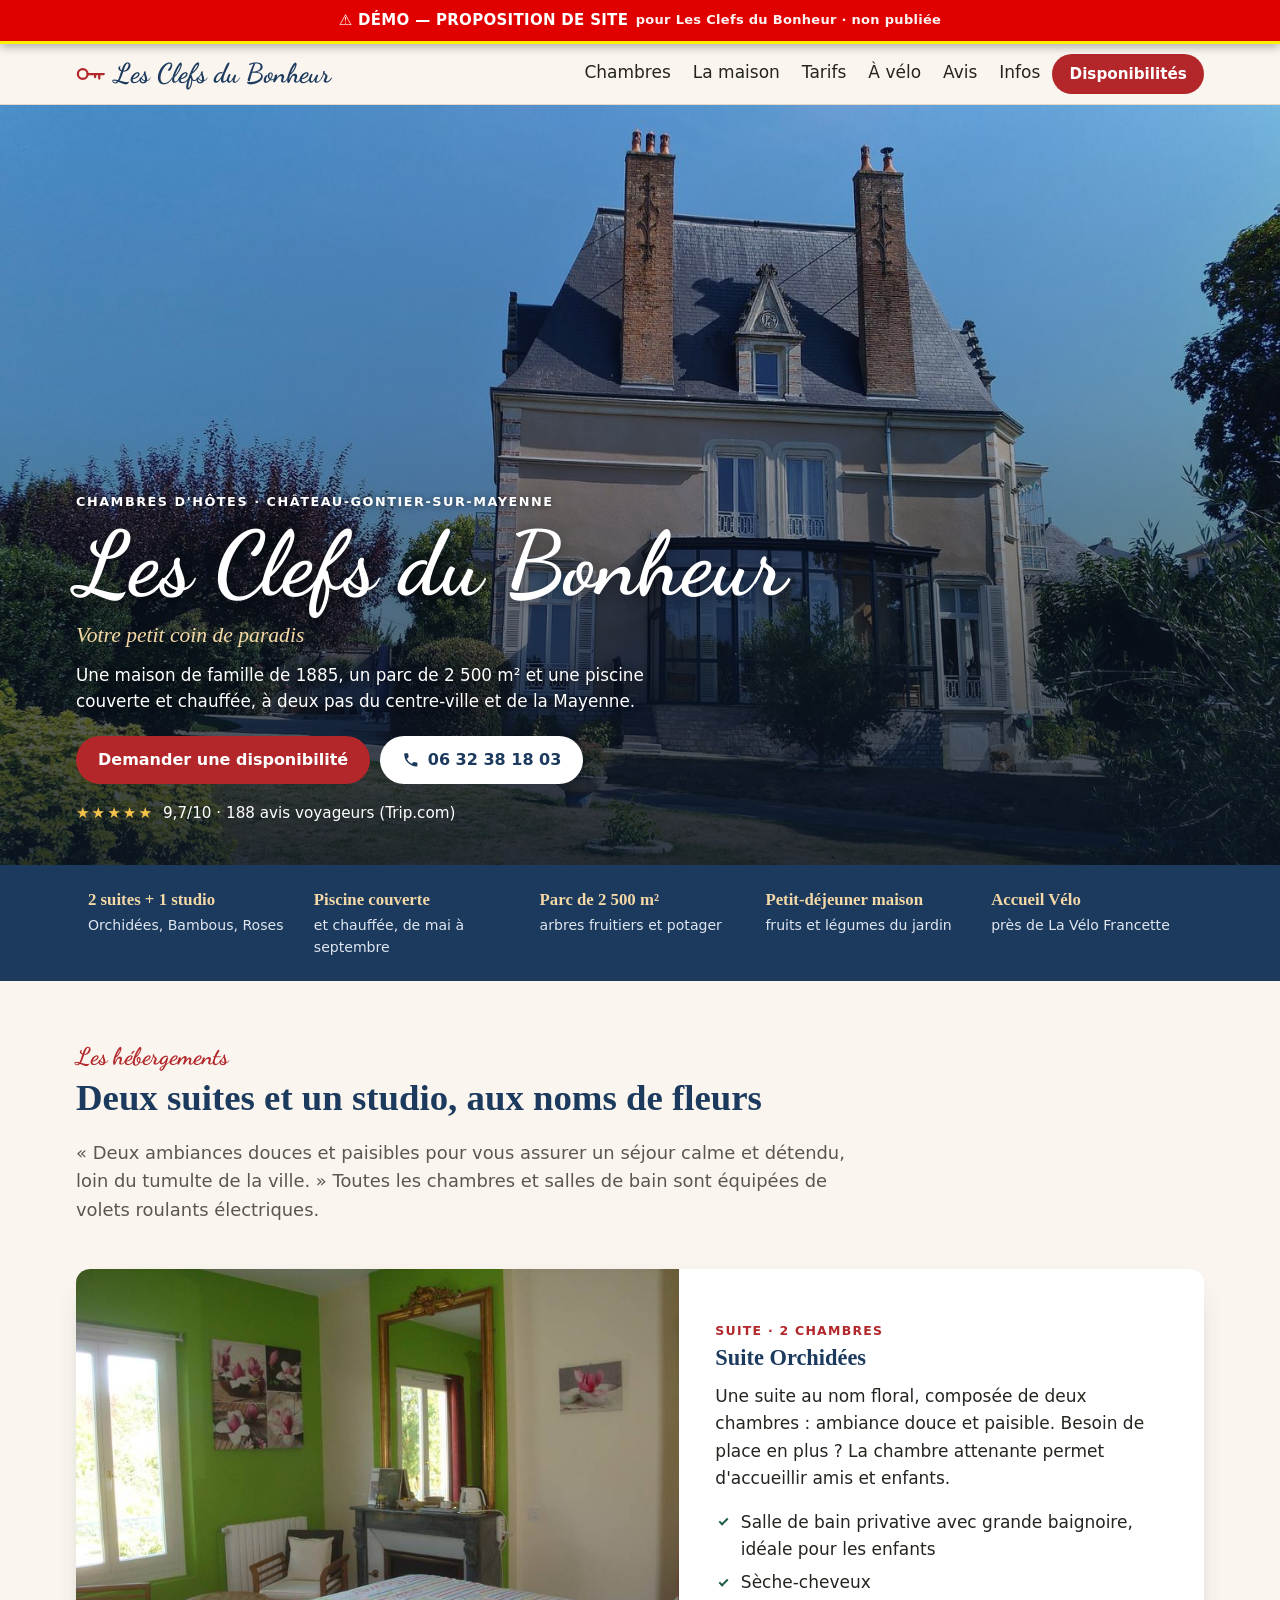
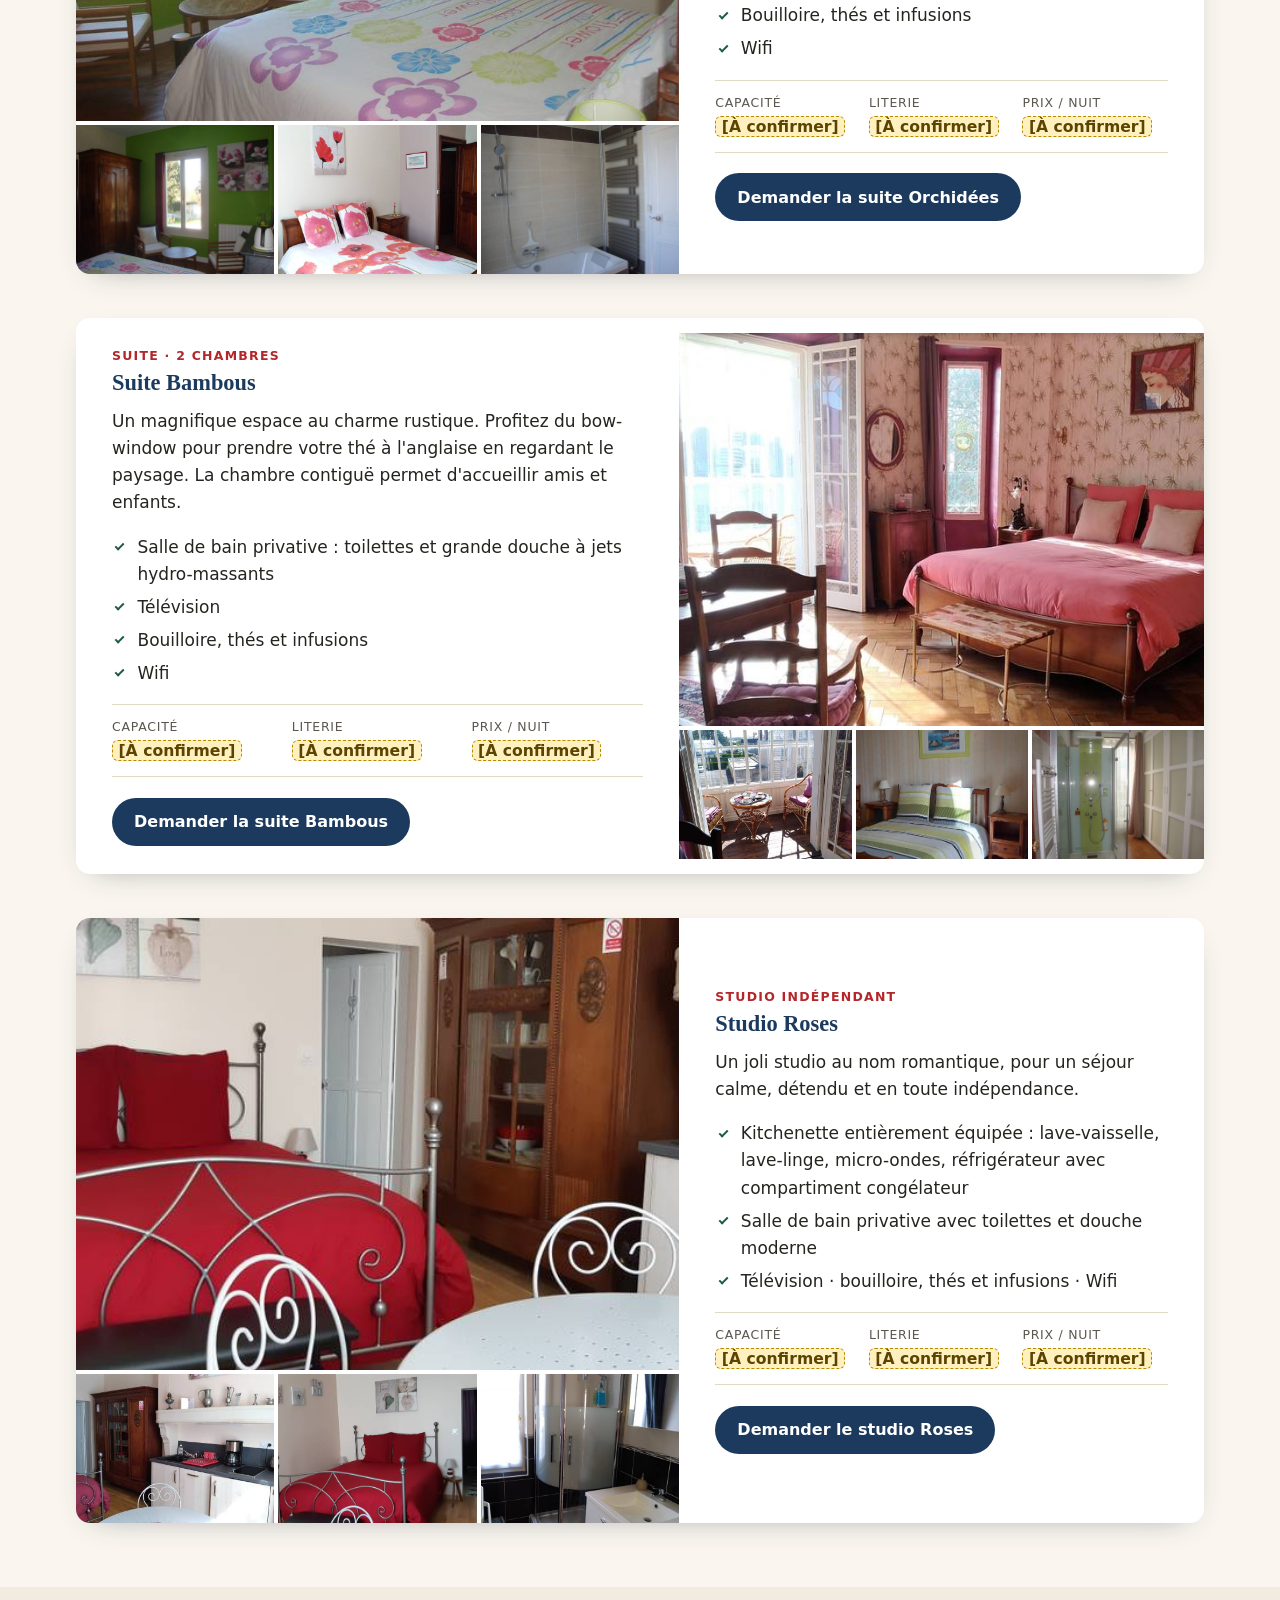
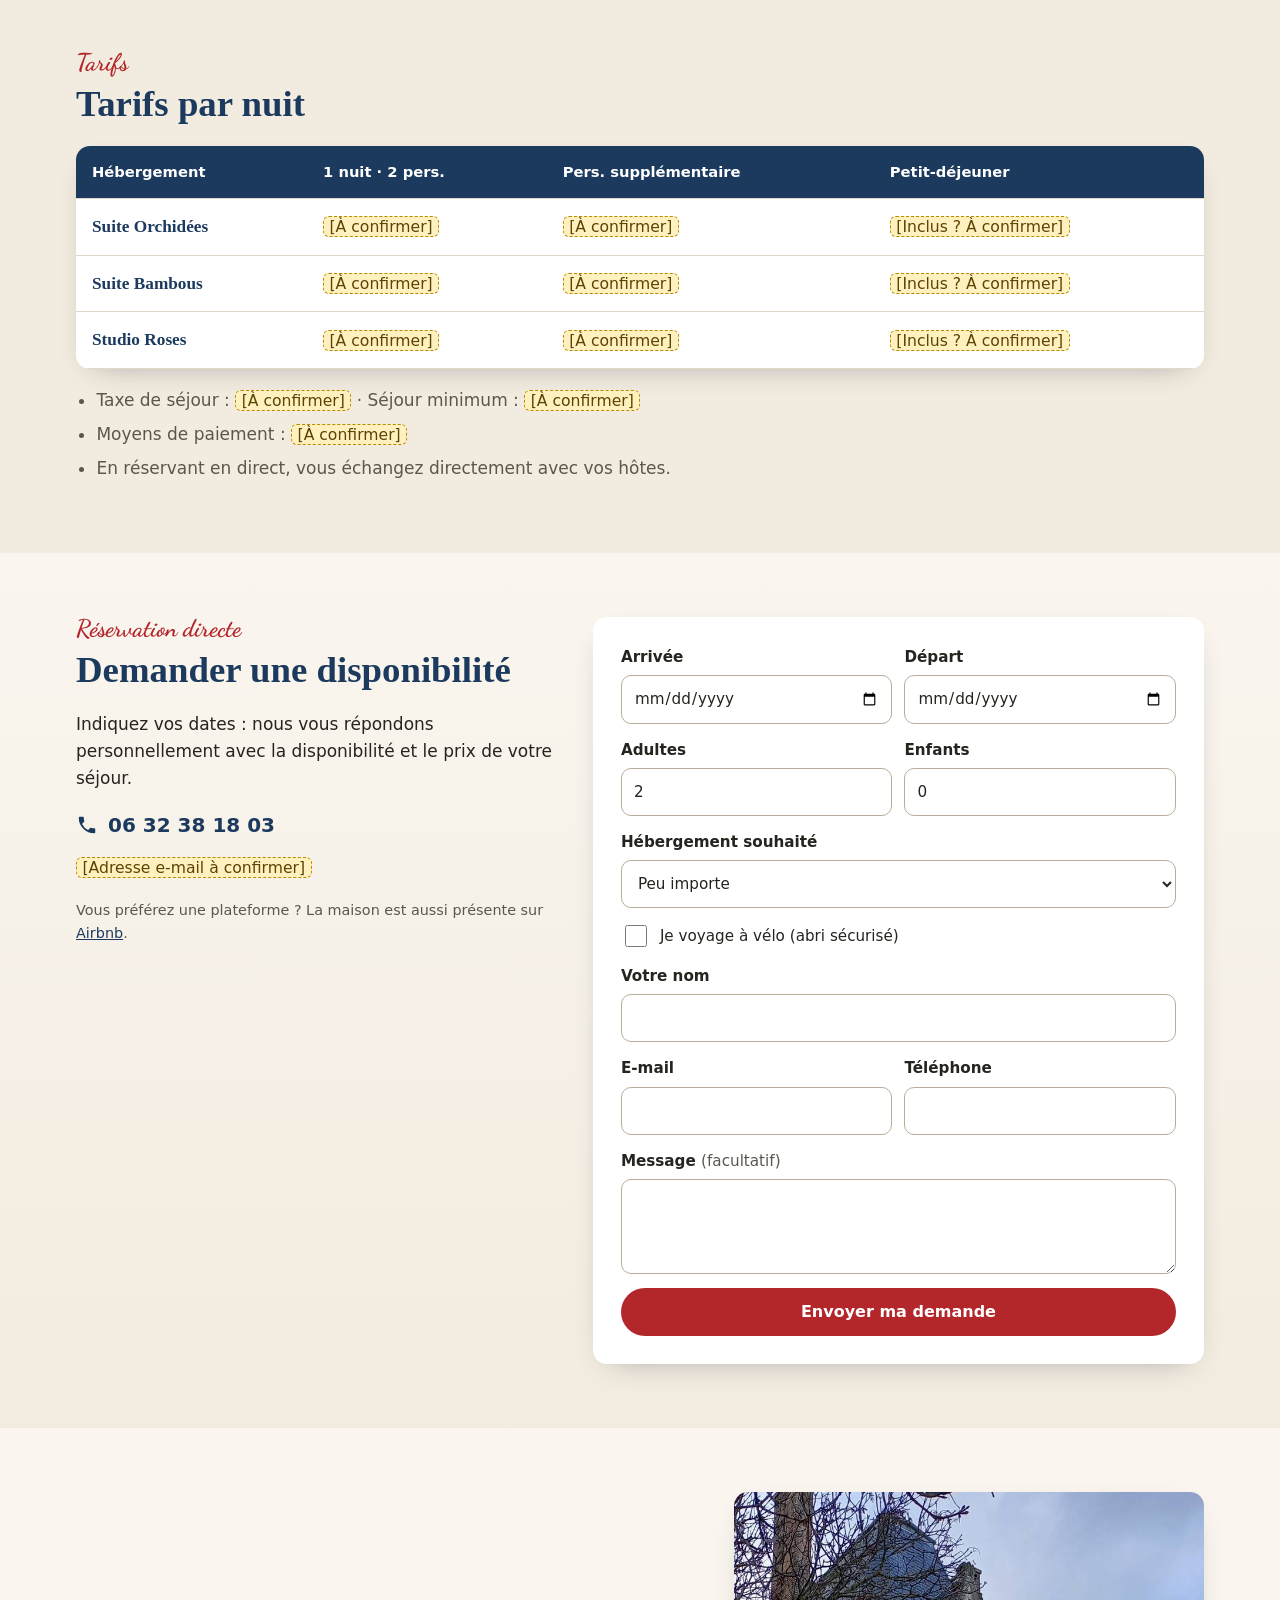
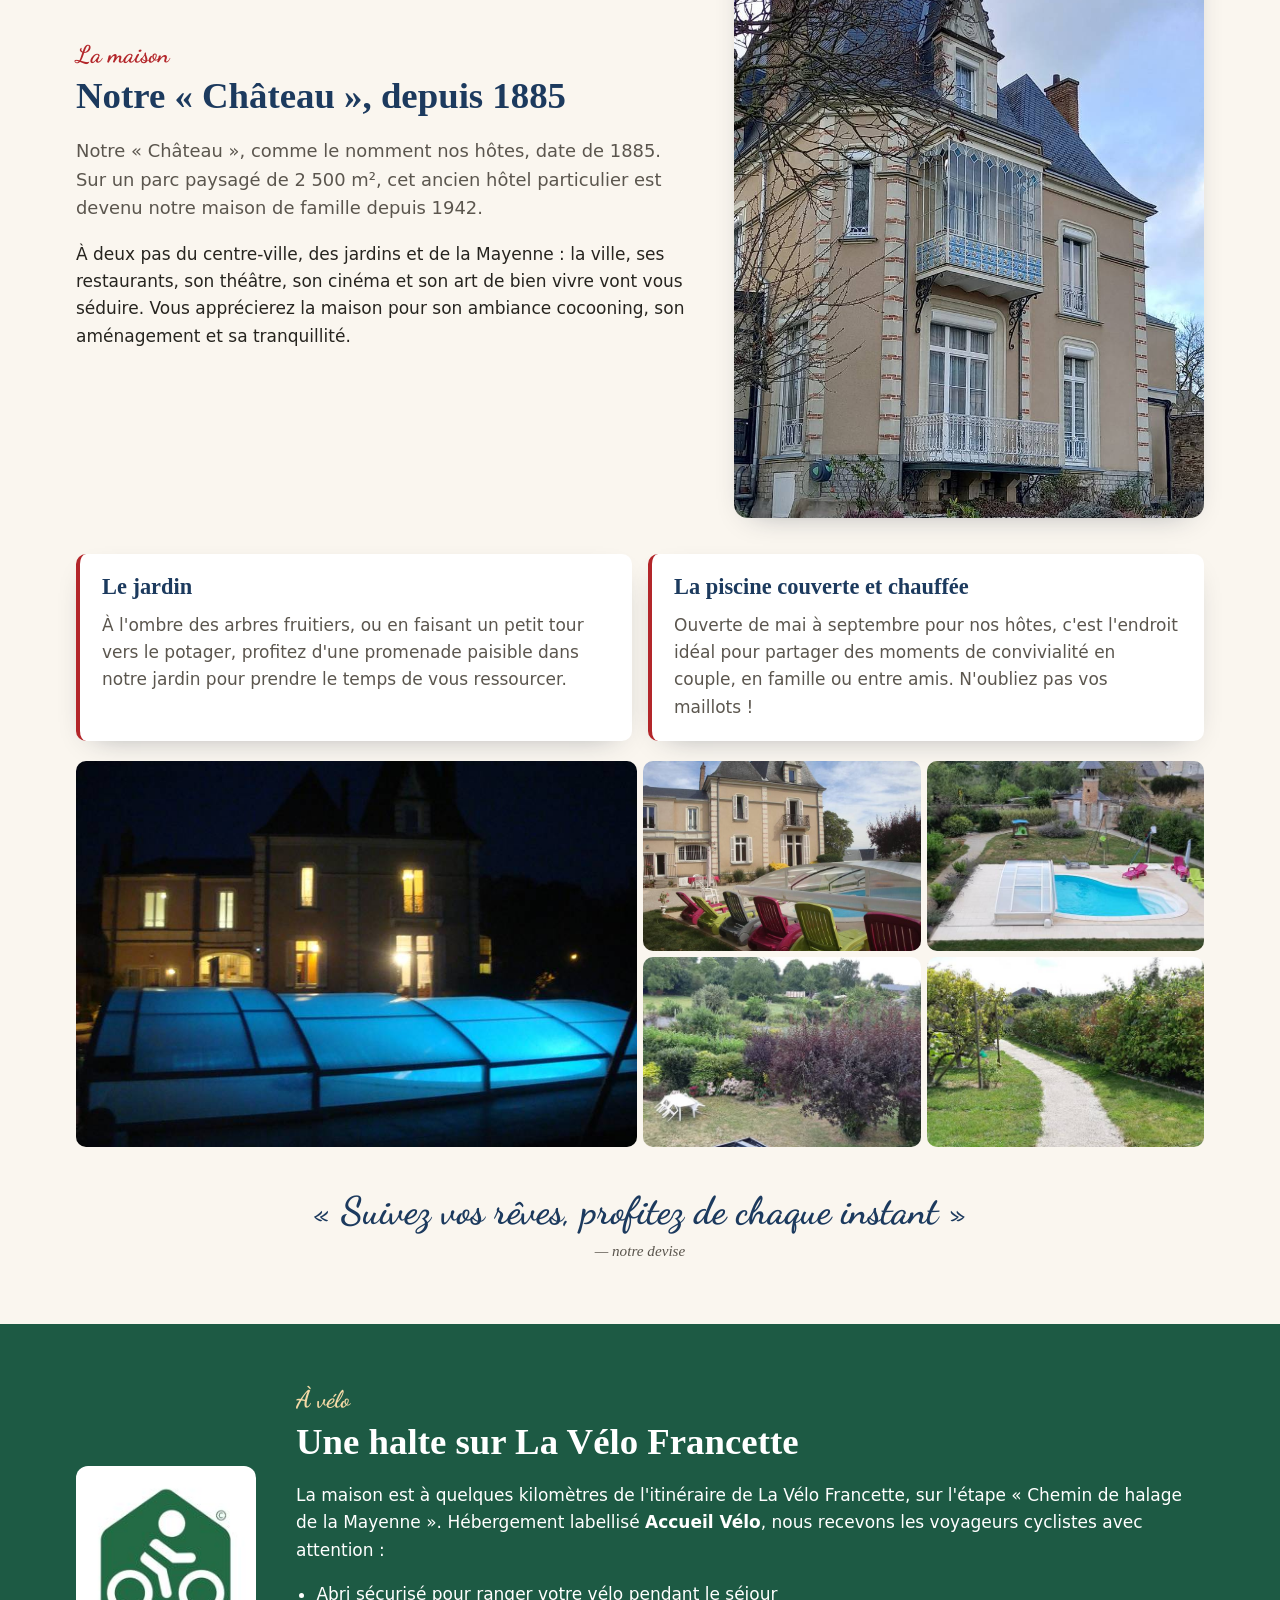
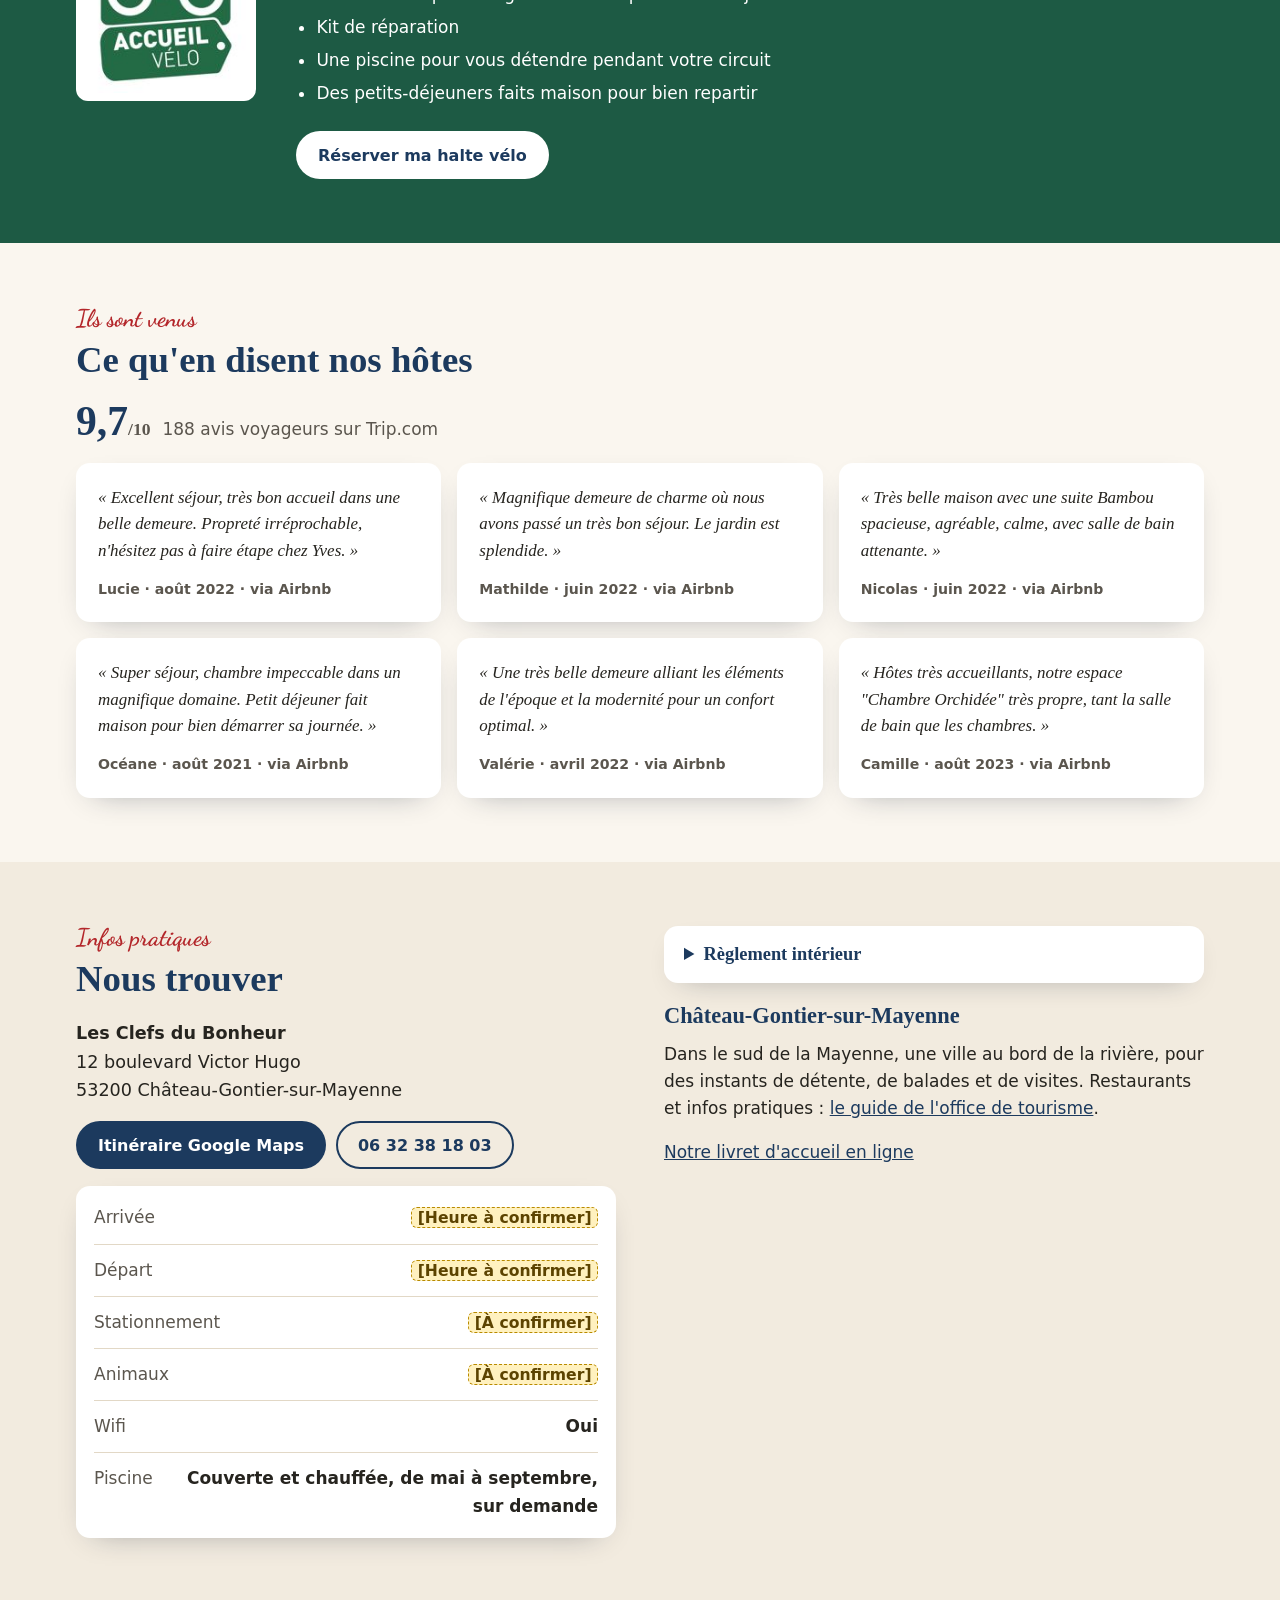
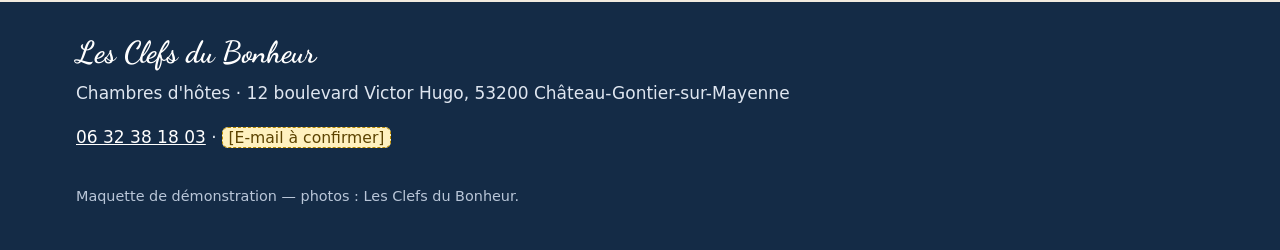
==== commit 192034a4: "Big red sticky demo banner on all demos Co-Authored-By: Claude Opus 5.5 <noreply@anthropic.com>" ====
--- a/clefs-du-bonheur-chateau-gontier/index.html
+++ b/clefs-du-bonheur-chateau-gontier/index.html
@@ -54,9 +54,10 @@
  ]
 }
 </script>
+<style id="demo-bar-css">#demo-bar{position:fixed;top:0;left:0;right:0;z-index:2147483647;height:44px;display:flex;align-items:center;justify-content:center;gap:.5em;padding:0 12px;background:#e00000;color:#fff;font:800 15px/1.1 system-ui,-apple-system,"Segoe UI",Roboto,sans-serif;letter-spacing:.02em;text-transform:uppercase;text-align:center;box-shadow:0 2px 10px rgba(0,0,0,.35);border-bottom:3px solid #fff200}#demo-bar small{font-weight:600;text-transform:none;font-size:13px;opacity:.95}body{padding-top:44px!important}html{scroll-padding-top:120px}@media(max-width:600px){#demo-bar{font-size:14px}#demo-bar small{display:none}}</style>
 </head>
 <body>
-<div class="demo-banner" style="background:#222;color:#fff;text-align:center;font:600 13px/1.4 system-ui,sans-serif;padding:6px 12px">Démo — proposition de nouveau site pour Les Clefs du Bonheur · non publiée</div>
+<div id="demo-bar" role="note">⚠ Démo — proposition de site <small>pour Les Clefs du Bonheur · non publiée</small></div>
 <a class="skip" href="#contenu">Aller au contenu</a>
 
 <header class="topbar">
@@ -413,5 +414,6 @@
 </dialog>
 
 <script src="script.js"></script>
+<script id="demo-bar-js">(function(){function f(){var H=document.getElementById("demo-bar").offsetHeight;document.querySelectorAll("body *").forEach(function(e){if(e.id==="demo-bar")return;var c=getComputedStyle(e);if((c.position==="sticky"||c.position==="fixed")&&parseFloat(c.top)<H&&c.top!=="auto"&&!(c.position==="fixed"&&c.bottom==="0px"&&c.top!=="0px")){if(!e.dataset.demoTop){e.dataset.demoTop=1;e.style.top=(parseFloat(c.top)+H)+"px";}}});}if(document.readyState!=="loading")f();else document.addEventListener("DOMContentLoaded",f);})();</script>
 </body>
 </html>
